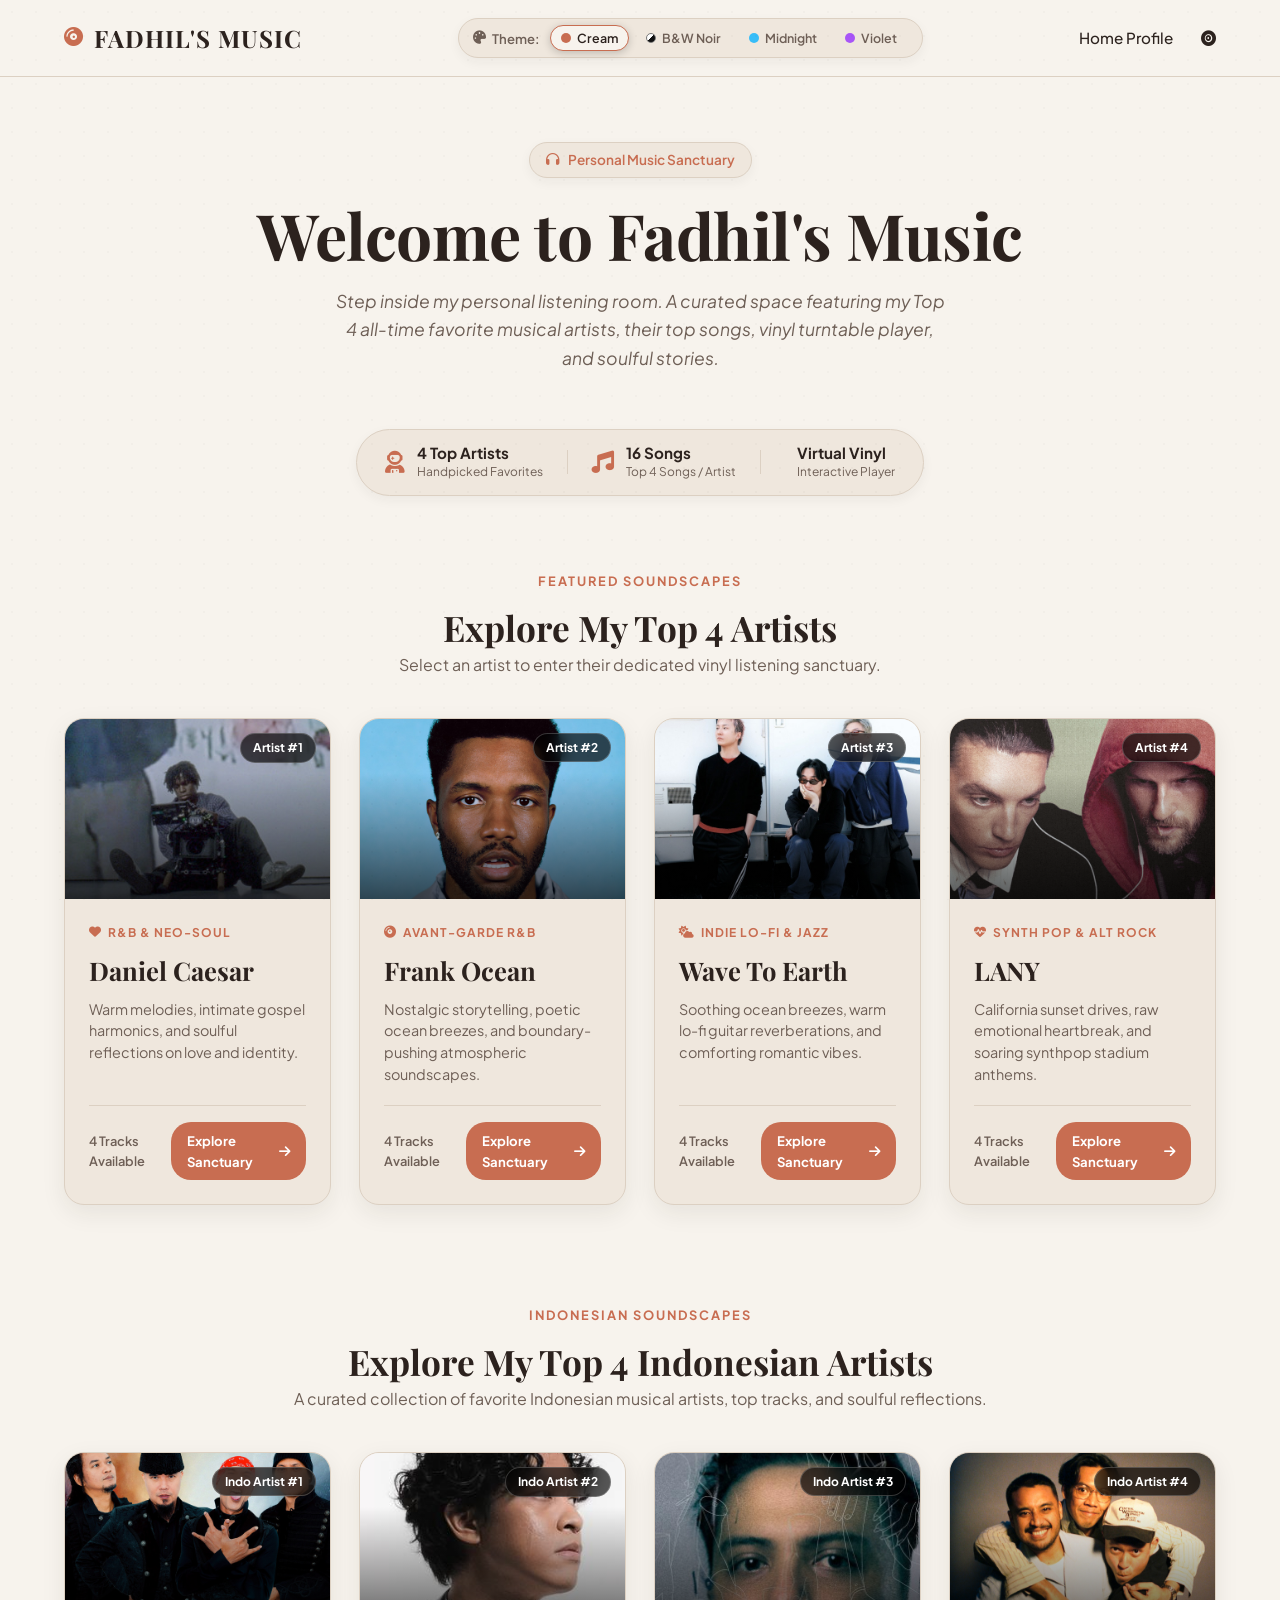
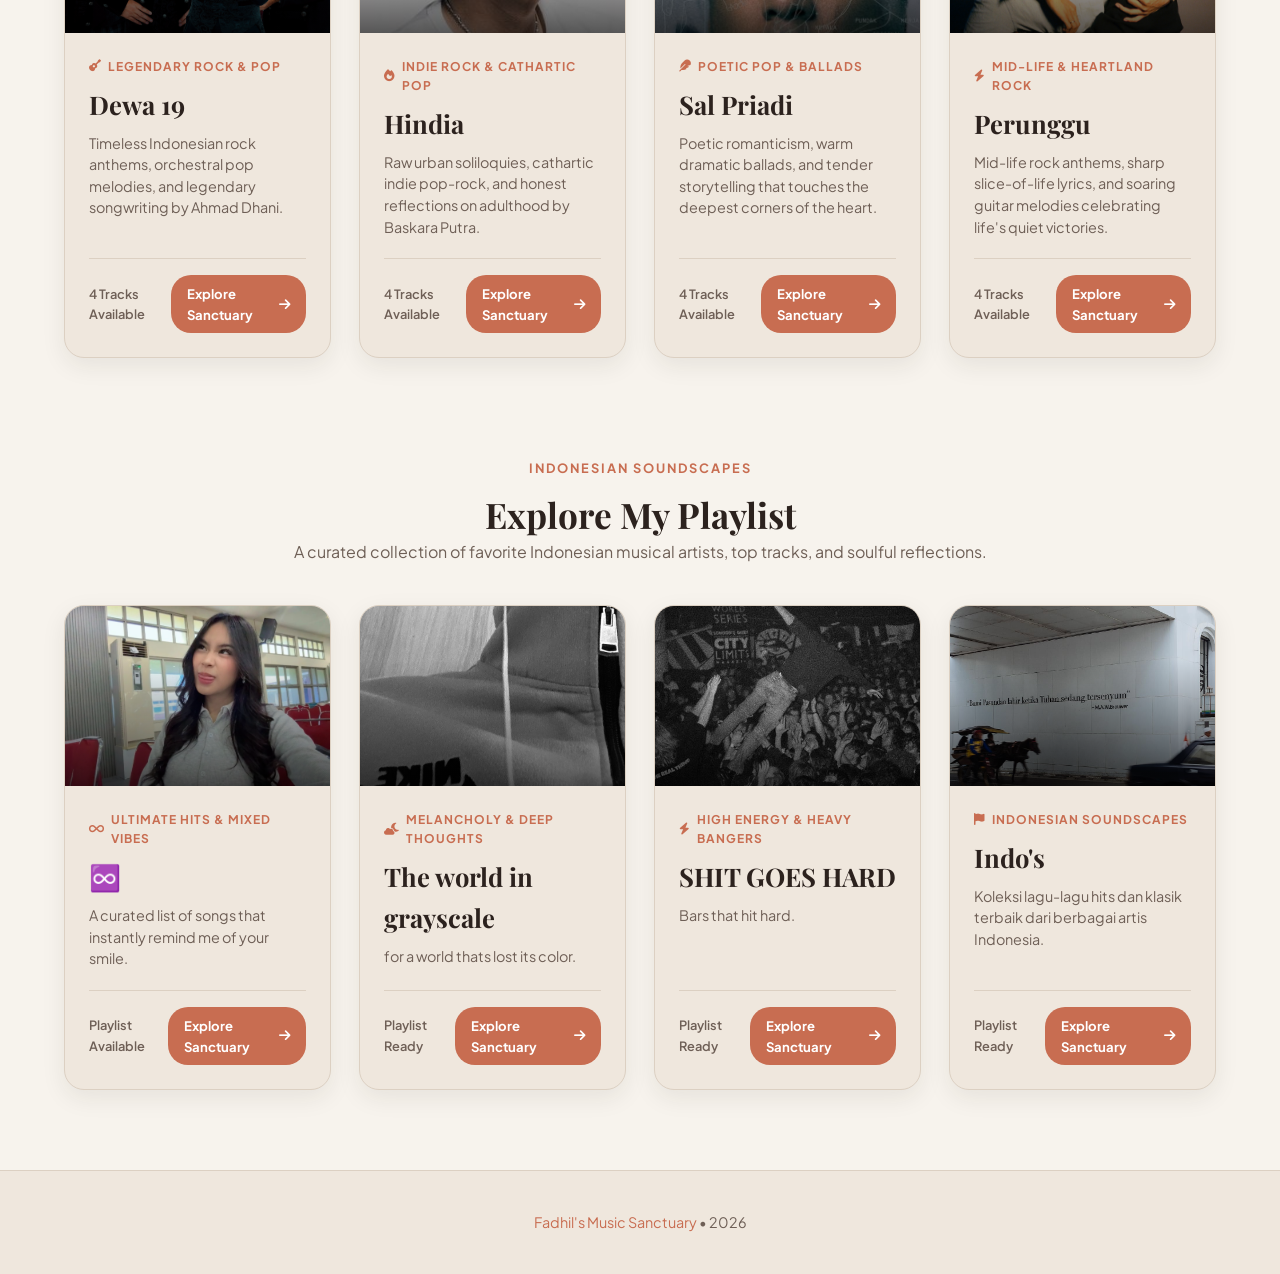
==== index.html @ 184bb5b3 "Update project files and playlists" ====
<!DOCTYPE html>
<html lang="id">
<head>
  <meta charset="UTF-8" />
  <meta name="viewport" content="width=device-width, initial-scale=1.0" />
  <title>Fadhil's Music — Top 4 Favorite Artists Sanctuary</title>
  <meta name="description" content="Welcome to Fadhil's Music sanctuary. Explore Fadhil's Top 4 favorite artists: Daniel Caesar, Frank Ocean, Wave To Earth, and LANY." />

  <!-- Google Fonts -->
  <link rel="preconnect" href="https://fonts.googleapis.com">
  <link rel="preconnect" href="https://fonts.gstatic.com" crossorigin>
  <link href="https://fonts.googleapis.com/css2?family=Caveat:wght@500;700&family=Playfair+Display:ital,wght@0,400;0,600;0,700;1,400&family=Plus+Jakarta+Sans:wght@300;400;500;600;700&display=swap" rel="stylesheet">

  <!-- Font Awesome Icons -->
  <link rel="stylesheet" href="https://cdnjs.cloudflare.com/ajax/libs/font-awesome/6.4.0/css/all.min.css" />

  <!-- External Stylesheet -->
  <link rel="stylesheet" href="styles.css?v=20260923_v1000" />
</head>
<body>

  <!-- GLOBAL NAVIGATION HEADER -->
  <header>
    <div class="container nav-wrapper">
      <a href="index.html" class="logo">
        <i class="fa-solid fa-compact-disc"></i>
        <span>FADHIL'S MUSIC</span>
      </a>

      <!-- INDEX THEME PICKER (Only Active on Index Page) -->
      <div class="theme-switcher-wrap" id="theme-switcher-wrap">
        <span class="theme-switcher-label"><i class="fa-solid fa-palette"></i> Theme:</span>
        <div class="theme-picker-pills">
          <button class="theme-picker-btn active" onclick="setIndexTheme('vintage-cream')" data-theme-val="vintage-cream" title="Vintage Cream">
            <span class="theme-dot dot-cream"></span> Cream
          </button>
          <button class="theme-picker-btn" onclick="setIndexTheme('black-white')" data-theme-val="black-white" title="Black & White Noir">
            <span class="theme-dot dot-bw"></span> B&W Noir
          </button>
          <button class="theme-picker-btn" onclick="setIndexTheme('midnight-dark')" data-theme-val="midnight-dark" title="Midnight Dark">
            <span class="theme-dot dot-dark"></span> Midnight
          </button>
          <button class="theme-picker-btn" onclick="setIndexTheme('neon-violet')" data-theme-val="neon-violet" title="Neon Violet">
            <span class="theme-dot dot-violet"></span> Violet
          </button>
        </div>
      </div>

      <ul class="nav-links">
        <li><a href="index.html" class="nav-item active">Home Profile</a></li>
        <li><a href="pages/lany.html" class="nav-item nav-btn-dc active">
          <i class="fa-solid fa-record-vinyl"></i> 
        </a>
        </li>
      </ul>
    </div>
  </header>

  <!-- MAIN LANDING CONTENT -->
  <main>
    <!-- HERO PROFILE SECTION -->
    <section class="landing-hero-section">
      <div class="container">
        <div class="hero-badge">
          <i class="fa-solid fa-headphones"></i> Personal Music Sanctuary
        </div>
        <h1 class="hero-title">Welcome to Fadhil's Music</h1>
        <p class="hero-subtitle">
          Step inside my personal listening room. A curated space featuring my Top 4 all-time favorite musical artists, their top songs, vinyl turntable player, and soulful stories.
        </p>

        <!-- VIBE STATS BAR -->
        <div class="vibe-stats-bar">
          <div class="vibe-stat-item">
            <i class="fa-solid fa-user-astronaut"></i>
            <div>
              <span class="vibe-stat-val">4 Top Artists</span>
              <span class="vibe-stat-lbl">Handpicked Favorites</span>
            </div>
          </div>
          <div class="vibe-stat-divider"></div>
          <div class="vibe-stat-item">
            <i class="fa-solid fa-music"></i>
            <div>
              <span class="vibe-stat-val">16 Songs</span>
              <span class="vibe-stat-lbl">Top 4 Songs / Artist</span>
            </div>
          </div>
          <div class="vibe-stat-divider"></div>
          <div class="vibe-stat-item">
            <i class="fa-solid fa-turntable"></i>
            <div>
              <span class="vibe-stat-val">Virtual Vinyl</span>
              <span class="vibe-stat-lbl">Interactive Player</span>
            </div>
          </div>
        </div>
      </div>
    </section>

    <!-- TOP 4 ARTISTS GRID SECTION -->
    <section class="artists-grid-section" id="artists">
      <div class="container">
        <div class="section-title-wrap">
          <span class="section-tag">Featured Soundscapes</span>
          <h2 class="section-title">Explore My Top 4 Artists</h2>
          <p class="section-desc">Select an artist to enter their dedicated vinyl listening sanctuary.</p>
        </div>

        <div class="artists-grid">
          <!-- ARTIST CARD 1: DANIEL CAESAR -->
          <a href="pages/daniel-caesar.html" class="artist-card active-card">
            <div class="artist-card-banner" style="background-image: url('assets/images/Daniel%20Caesar.jfif');">
              <span class="artist-badge">Artist #1</span>
              <div class="artist-card-overlay"></div>
            </div>
            <div class="artist-card-body">
              <div class="artist-genre-pill"><i class="fa-solid fa-heart"></i> R&B & Neo-Soul</div>
              <h3 class="artist-name">Daniel Caesar</h3>
              <p class="artist-bio">Warm melodies, intimate gospel harmonics, and soulful reflections on love and identity.</p>
              <div class="artist-card-footer">
                <span class="artist-song-count">4 Tracks Available</span>
                <span class="btn-explore-artist">
                  Explore Sanctuary <i class="fa-solid fa-arrow-right"></i>
                </span>
              </div>
            </div>
          </a>

          <!-- ARTIST CARD 2: FRANK OCEAN -->
          <a href="pages/frank-ocean.html" class="artist-card">
            <div class="artist-card-banner" style="background-image: url('assets/images/Frank%20Ocean.jfif');">
              <span class="artist-badge">Artist #2</span>
              <div class="artist-card-overlay"></div>
            </div>
            <div class="artist-card-body">
              <div class="artist-genre-pill"><i class="fa-solid fa-compact-disc"></i> Avant-Garde R&B</div>
              <h3 class="artist-name">Frank Ocean</h3>
              <p class="artist-bio">Nostalgic storytelling, poetic ocean breezes, and boundary-pushing atmospheric soundscapes.</p>
              <div class="artist-card-footer">
                <span class="artist-song-count">4 Tracks Available</span>
                <span class="btn-explore-artist">
                  Explore Sanctuary <i class="fa-solid fa-arrow-right"></i>
                </span>
              </div>
            </div>
          </a>

          <!-- ARTIST CARD 3: WAVE TO EARTH -->
          <a href="pages/wave-to-earth.html" class="artist-card">
            <div class="artist-card-banner" style="background-image: url('assets/images/Wave To Earth.jfif');">
              <span class="artist-badge">Artist #3</span>
              <div class="artist-card-overlay"></div>
            </div>
            <div class="artist-card-body">
              <div class="artist-genre-pill"><i class="fa-solid fa-cloud-sun"></i> Indie Lo-Fi & Jazz</div>
              <h3 class="artist-name">Wave To Earth</h3>
              <p class="artist-bio">Soothing ocean breezes, warm lo-fi guitar reverberations, and comforting romantic vibes.</p>
              <div class="artist-card-footer">
                <span class="artist-song-count">4 Tracks Available</span>
                <span class="btn-explore-artist">
                  Explore Sanctuary <i class="fa-solid fa-arrow-right"></i>
                </span>
              </div>
            </div>
          </a>

          <!-- ARTIST CARD 4: LANY -->
          <a href="pages/lany.html" class="artist-card">
            <div class="artist-card-banner" style="background-image: url('assets/images/LANY.jfif');">
              <span class="artist-badge">Artist #4</span>
              <div class="artist-card-overlay"></div>
            </div>
            <div class="artist-card-body">
              <div class="artist-genre-pill"><i class="fa-solid fa-heart-pulse"></i> Synth Pop & Alt Rock</div>
              <h3 class="artist-name">LANY</h3>
              <p class="artist-bio">California sunset drives, raw emotional heartbreak, and soaring synthpop stadium anthems.</p>
              <div class="artist-card-footer">
                <span class="artist-song-count">4 Tracks Available</span>
                <span class="btn-explore-artist">
                  Explore Sanctuary <i class="fa-solid fa-arrow-right"></i>
                </span>
              </div>
            </div>
          </a>
        </div>
      </div>
    </section>

    <!-- TOP 4 INDONESIAN ARTISTS GRID SECTION -->
    <section class="artists-grid-section indo-artists-section" id="indo-artists">
      <div class="container">
        <div class="section-title-wrap">
          <span class="section-tag">Indonesian Soundscapes</span>
          <h2 class="section-title">Explore My Top 4 Indonesian Artists</h2>
          <p class="section-desc">A curated collection of favorite Indonesian musical artists, top tracks, and soulful reflections.</p>
        </div>

        <div class="artists-grid">
          <!-- INDO ARTIST 1: DEWA 19 -->
          <a href="pages/dewa-19.html" class="artist-card">
            <div class="artist-card-banner" style="background-image: url('assets/images/Dewa 19.jfif');">
              <span class="artist-badge">Indo Artist #1</span>
              <div class="artist-card-overlay"></div>
            </div>
            <div class="artist-card-body">
              <div class="artist-genre-pill"><i class="fa-solid fa-guitar"></i> Legendary Rock & Pop</div>
              <h3 class="artist-name">Dewa 19</h3>
              <p class="artist-bio">Timeless Indonesian rock anthems, orchestral pop melodies, and legendary songwriting by Ahmad Dhani.</p>
              <div class="artist-card-footer">
                <span class="artist-song-count">4 Tracks Available</span>
                <span class="btn-explore-artist">
                  Explore Sanctuary <i class="fa-solid fa-arrow-right"></i>
                </span>
              </div>
            </div>
          </a>

          <!-- INDO ARTIST 2: HINDIA -->
          <a href="pages/hindia.html" class="artist-card">
            <div class="artist-card-banner" style="background-image: url('assets/images/Hindia.jfif');">
              <span class="artist-badge">Indo Artist #2</span>
              <div class="artist-card-overlay"></div>
            </div>
            <div class="artist-card-body">
              <div class="artist-genre-pill"><i class="fa-solid fa-fire"></i> Indie Rock & Cathartic Pop</div>
              <h3 class="artist-name">Hindia</h3>
              <p class="artist-bio">Raw urban soliloquies, cathartic indie pop-rock, and honest reflections on adulthood by Baskara Putra.</p>
              <div class="artist-card-footer">
                <span class="artist-song-count">4 Tracks Available</span>
                <span class="btn-explore-artist">
                  Explore Sanctuary <i class="fa-solid fa-arrow-right"></i>
                </span>
              </div>
            </div>
          </a>

          <!-- INDO ARTIST 3: SAL PRIADI -->
          <a href="pages/sal-priadi.html" class="artist-card">
            <div class="artist-card-banner" style="background-image: url('assets/images/Sal Priadi.jfif');">
              <span class="artist-badge">Indo Artist #3</span>
              <div class="artist-card-overlay"></div>
            </div>
            <div class="artist-card-body">
              <div class="artist-genre-pill"><i class="fa-solid fa-feather"></i> Poetic Pop & Ballads</div>
              <h3 class="artist-name">Sal Priadi</h3>
              <p class="artist-bio">Poetic romanticism, warm dramatic ballads, and tender storytelling that touches the deepest corners of the heart.</p>
              <div class="artist-card-footer">
                <span class="artist-song-count">4 Tracks Available</span>
                <span class="btn-explore-artist">
                  Explore Sanctuary <i class="fa-solid fa-arrow-right"></i>
                </span>
              </div>
            </div>
          </a>

          <!-- INDO ARTIST 4: PERUNGGU -->
          <a href="pages/perunggu.html" class="artist-card">
            <div class="artist-card-banner" style="background-image: url('assets/images/Perunggu.jfif');">
              <span class="artist-badge">Indo Artist #4</span>
              <div class="artist-card-overlay"></div>
            </div>
            <div class="artist-card-body">
              <div class="artist-genre-pill"><i class="fa-solid fa-bolt"></i> Mid-Life & Heartland Rock</div>
              <h3 class="artist-name">Perunggu</h3>
              <p class="artist-bio">Mid-life rock anthems, sharp slice-of-life lyrics, and soaring guitar melodies celebrating life's quiet victories.</p>
              <div class="artist-card-footer">
                <span class="artist-song-count">4 Tracks Available</span>
                <span class="btn-explore-artist">
                  Explore Sanctuary <i class="fa-solid fa-arrow-right"></i>
                </span>
              </div>
            </div>
          </a>
        </div>
      </div>
    </section>

    <!-- CURATED PLAYLISTS SECTION (MULTI-ARTIST & MULTI-SONG) -->
    <section class="artists-grid-section indo-artists-section" id="indo-artists">
      <div class="container">
        <div class="section-title-wrap">
          <span class="section-tag">Indonesian Soundscapes</span>
          <h2 class="section-title">Explore My Playlist</h2>
          <p class="section-desc">A curated collection of favorite Indonesian musical artists, top tracks, and soulful reflections.</p>
        </div>

        <div class="artists-grid">
          <!-- PLAYLIST 1: ♾️ -->
          <a href="pages/playlist-infinity.html" class="artist-card">
            <div class="artist-card-banner" style="background-image: url('assets/images/infinity.jpg');">
              <div class="artist-card-overlay"></div>
            </div>
            <div class="artist-card-body">
              <div class="artist-genre-pill"><i class="fa-solid fa-infinity"></i> Ultimate Hits & Mixed Vibes</div>
              <h3 class="artist-name">♾️</h3>
              <p class="artist-bio">A curated list of songs that instantly remind me of your smile.</p>
              <div class="artist-card-footer">
                <span class="artist-song-count">Playlist Available</span>
                <span class="btn-explore-artist">
                  Explore Sanctuary <i class="fa-solid fa-arrow-right"></i>
                </span>
              </div>
            </div>
          </a>

          <!-- PLAYLIST 2: THE WORLD IN GRAYSCALE -->
          <a href="pages/playlist-grayscale.html" class="artist-card">
            <div class="artist-card-banner" style="background-image: url('assets/images/grayscale.jfif');">
              <div class="artist-card-overlay"></div>
            </div>
            <div class="artist-card-body">
              <div class="artist-genre-pill"><i class="fa-solid fa-cloud-moon"></i> Melancholy & Deep Thoughts</div>
              <h3 class="artist-name">The world in grayscale</h3>
              <p class="artist-bio">for a world thats lost its color.</p>
              <div class="artist-card-footer">
                <span class="artist-song-count">Playlist Ready</span>
                <span class="btn-explore-artist">
                  Explore Sanctuary <i class="fa-solid fa-arrow-right"></i>
                </span>
              </div>
            </div>
          </a>

          <!-- PLAYLIST 3: SHIT GOES HARD -->
          <a href="pages/playlist-hard.html" class="artist-card">
            <div class="artist-card-banner" style="background-image: url('assets/images/hardd.jpg');">
              <div class="artist-card-overlay"></div>
            </div>
            <div class="artist-card-body">
              <div class="artist-genre-pill"><i class="fa-solid fa-bolt"></i> High Energy & Heavy Bangers</div>
              <h3 class="artist-name">SHIT GOES HARD</h3>
              <p class="artist-bio">Bars that hit hard.</p>
              <div class="artist-card-footer">
                <span class="artist-song-count">Playlist Ready</span>
                <span class="btn-explore-artist">
                  Explore Sanctuary <i class="fa-solid fa-arrow-right"></i>
                </span>
              </div>
            </div>
          </a>

          <!-- PLAYLIST 4: INDO'S -->
          <a href="pages/playlist-indos.html" class="artist-card">
            <div class="artist-card-banner" style="background-image: url('assets/images/indo.jfif');">
              <div class="artist-card-overlay"></div>
            </div>
            <div class="artist-card-body">
              <div class="artist-genre-pill"><i class="fa-solid fa-flag"></i> Indonesian Soundscapes</div>
              <h3 class="artist-name">Indo's</h3>
              <p class="artist-bio">Koleksi lagu-lagu hits dan klasik terbaik dari berbagai artis Indonesia.</p>
              <div class="artist-card-footer">
                <span class="artist-song-count">Playlist Ready</span>
                <span class="btn-explore-artist">
                  Explore Sanctuary <i class="fa-solid fa-arrow-right"></i>
                </span>
              </div>
            </div>
          </a>
        </div>
      </div>
    </section>

  </main>

  <!-- FOOTER -->
  <footer>
    <div class="container">
      <p><span>Fadhil's Music Sanctuary</span> &bull; 2026</p>
    </div>
  </footer>

  <!-- External JavaScript -->
  <script src="script.js?v=20260923_v1000"></script>
</body>
</html>
---- styles.css ----
/* ==========================================================================
   DANIEL CAESAR WEBSITE — STYLESHEET (EARTH TONE & RETRO VIBES)
   ========================================================================== */

/* ==========================================================================
   DESIGN SYSTEM & CSS VARIABLES (EARTH TONE & MOOD PALETTES)
   ========================================================================== */
:root {
  /* Default Theme: Chill Afternoon (Warm Linen & Sand) */
  --bg-main: #f7f3ed;
  --bg-card: #efe7dd;
  --bg-card-hover: #e6dbcd;
  --text-main: #2c221e;
  --text-muted: #6e5f56;
  --accent: #c86d51; /* Terracotta */
  --accent-light: #e89b82;
  --accent-glow: rgba(200, 109, 81, 0.25);
  --border-color: #dcd0c2;
  --turntable-wood: #4a3528;
  --turntable-wood-light: #644938;
  --turntable-metal: #282422;
  --sticky-bg: #fff8e7;
  --shadow-sm: 0 4px 12px rgba(44, 34, 30, 0.05);
  --shadow-md: 0 8px 24px rgba(44, 34, 30, 0.08);
  --shadow-lg: 0 16px 36px rgba(44, 34, 30, 0.12);
  --font-title: 'Playfair Display', serif;
  --font-body: 'Plus Jakarta Sans', sans-serif;
  --font-hand: 'Caveat', cursive;
  --transition-speed: 0.4s;
}

/* ==========================================================================
   COVER ARTWORK THEMES (BERDASARKAN WARNA COVER TIAP LAGU)
   ========================================================================== */

/* 1. Won't Live Here — Warm Cream & Terracotta */
[data-theme="wont-live-here"] {
  --bg-main: #f9ede8;
  --bg-card: #f2dbd3;
  --bg-card-hover: #e9cbbf;
  --text-main: #2c221e;
  --text-muted: #6e5f56;
  --accent: #c86d51; /* Warm Terracotta */
  --accent-light: #e89b82;
  --accent-glow: rgba(200, 109, 81, 0.25);
  --border-color: #e5bfb5;
  --turntable-wood: #4a3528;
  --turntable-wood-light: #644938;
  --turntable-metal: #282422;
  --sticky-bg: #fff0f3;
}

/* 2. Baby Blues — Merah Maroon / Crimson Red */
[data-theme="baby-blues"] {
  --bg-main: #1a0909;
  --bg-card: #2a1010;
  --bg-card-hover: #3b1616;
  --text-main: #fde8e8;
  --text-muted: #c48888;
  --accent: #e63946; /* Crimson Red Accent */
  --accent-light: #ff6b6b;
  --accent-glow: rgba(230, 57, 70, 0.35);
  --border-color: #4a1818;
  --turntable-wood: #380c0c;
  --turntable-wood-light: #501414;
  --turntable-metal: #180404;
  --sticky-bg: #2a1010;
}

/* 3. Please Do Not Lean — Biru Tua / Deep Dark Navy Blue */
[data-theme="please-do-not-lean"] {
  --bg-main: #0b1326;
  --bg-card: #13203e;
  --bg-card-hover: #1c2d54;
  --text-main: #e0f2fe;
  --text-muted: #82a4d4;
  --accent: #2563eb; /* Deep Navy Blue Accent */
  --accent-light: #60a5fa;
  --accent-glow: rgba(37, 99, 235, 0.35);
  --border-color: #1e3a8a;
  --turntable-wood: #0c1836;
  --turntable-wood-light: #162a5c;
  --turntable-metal: #050a18;
  --sticky-bg: #13203e;
}

/* 4. TOO DEEP TO TURN BACK — Dusk Steel Blue & Charcoal Silhouette (Berdasarkan Cover Image) */
[data-theme="too-deep"] {
  --bg-main: #121921; /* Dark Graphite Charcoal */
  --bg-card: #1c2633; /* Deep Steel Blue Card */
  --bg-card-hover: #273446;
  --text-main: #e2e8f0;
  --text-muted: #8ea3b8;
  --accent: #38bdf8; /* Steel Sky Accent */
  --accent-light: #7dd3fc;
  --accent-glow: rgba(56, 189, 248, 0.3);
  --border-color: #2c3c52;
  --turntable-wood: #141c28;
  --turntable-wood-light: #202d40;
  --turntable-metal: #0a0f16;
  --sticky-bg: #1c2633;
}

/* ==========================================================================
   FRANK OCEAN THEMES
   ========================================================================== */
[data-theme="fo-ivy"] {
  --bg-main: #f5f3e7;
  --bg-card: #e5e2cb;
  --bg-card-hover: #d7d3b5;
  --text-main: #1f271b;
  --text-muted: #56644f;
  --accent: #557a46; /* Blonde Lime Green */
  --accent-light: #7a9d68;
  --accent-glow: rgba(85, 122, 70, 0.25);
  --border-color: #cac5a6;
  --turntable-wood: #2d3627;
  --turntable-wood-light: #424d3a;
  --turntable-metal: #151b11;
  --sticky-bg: #e5e2cb;
}

[data-theme="fo-white-ferrari"] {
  --bg-main: #111713; /* Deep Vintage Pine Green Night Sky */
  --bg-card: #1b241d;
  --bg-card-hover: #263329;
  --text-main: #f5f6f0; /* Crisp White Ferrari Body */
  --text-muted: #9bb399; /* Soft Muted Sage Green */
  --accent: #e84a35; /* Florida License Plate / Ferrari Red-Orange Accent */
  --accent-light: #f26e5b;
  --accent-glow: rgba(232, 74, 53, 0.4);
  --border-color: #2b3a2e;
  --turntable-wood: #0b100c;
  --turntable-wood-light: #18221a;
  --turntable-metal: #050806;
  --sticky-bg: #1b241d;
}

[data-theme="fo-moon-river"] {
  --bg-main: #2b0b18;
  --bg-card: #3d0c20;
  --bg-card-hover: #4e112a;
  --text-main: #fce7f0;
  --text-muted: #e59bb8;
  --accent: #e62e6b; /* Crimson Red Accent */
  --accent-light: #f05387;
  --accent-glow: rgba(230, 46, 107, 0.35);
  --border-color: #5c1431;
  --turntable-wood: #1a050d;
  --turntable-wood-light: #2d0a17;
  --turntable-metal: #0d0206;
  --sticky-bg: #3d0c20;
}

[data-theme="fo-pink-matter"] {
  --bg-main: #ff6b00; /* Bright Iconic Channel Orange as Primary Page Background! */
  --bg-card: #e65c00;
  --bg-card-hover: #cc5200;
  --text-main: #ffffff;
  --text-muted: #ffe2d1;
  --accent: #111111; /* Sleek Deep Black Accent */
  --accent-light: #2c2c2c;
  --accent-glow: rgba(0, 0, 0, 0.35);
  --border-color: #ff8533;
  --turntable-wood: #281204;
  --turntable-wood-light: #3d1c07;
  --turntable-metal: #120601;
  --sticky-bg: #e65c00;
}

/* ==========================================================================
   WAVE TO EARTH THEMES
   ========================================================================== */
[data-theme="wte-love"] {
  --bg-main: #f4f3ed; /* Vintage Off-White Paper Texture */
  --bg-card: #e6dfd3;
  --bg-card-hover: #d8cebf;
  --text-main: #23272e;
  --text-muted: #6b6357;
  --accent: #d97736; /* Warm Lo-Fi Clay Coral */
  --accent-light: #e8955c;
  --accent-glow: rgba(217, 119, 54, 0.25);
  --border-color: #cebeaa;
  --turntable-wood: #3a3229;
  --turntable-wood-light: #52473b;
  --turntable-metal: #1d1813;
  --sticky-bg: #e6dfd3;
}

[data-theme="wte-seasons"] {
  --bg-main: #f0f7ff; /* Fresh Cyan Ice Sky */
  --bg-card: #dbeafe;
  --bg-card-hover: #bfdbfe;
  --text-main: #0f172a;
  --text-muted: #475569;
  --accent: #0284c7; /* Electric Cyan Blue Ink from Summer Flows 0.02 cover! */
  --accent-light: #38bdf8;
  --accent-glow: rgba(2, 132, 199, 0.3);
  --border-color: #93c5fd;
  --turntable-wood: #1e293b;
  --turntable-wood-light: #334155;
  --turntable-metal: #0f172a;
  --sticky-bg: #dbeafe;
}

/* ==========================================================================
   STATIC PLAYLIST THEMES (Khusus Halaman Playlist tidak berubah warna per lagu)
   ========================================================================== */

/* Playlist ♾️ — Soft Pastel Pink, Blue, & Yellow Theme */
[data-theme="playlist-infinity"],
body[data-artist="playlist-infinity"] {
  --bg-main: #fdf5f8;
  --bg-card: #f5eef8;
  --bg-card-hover: #fff9e6;
  --text-main: #2e2038;
  --text-muted: #7b688c;
  --accent: #f06292; /* Pastel Pink */
  --accent-light: #64b5f6; /* Pastel Blue */
  --accent-yellow: #ffd54f; /* Pastel Yellow */
  --accent-glow: rgba(240, 98, 146, 0.25);
  --border-color: #f3d4e8;
  --sticky-bg: #faeaf4;
}

[data-artist="playlist-infinity"] .hero-badge {
  background: linear-gradient(135deg, #f8bbd0, #e1f5fe, #fff9c4);
  color: #ad1457;
  border: 1px solid #f48fb1;
  font-weight: 700;
  box-shadow: 0 4px 14px rgba(240, 98, 146, 0.15);
}

[data-artist="playlist-infinity"] .hero-title .gradient-text {
  background: linear-gradient(135deg, #ec407a 0%, #42a5f5 50%, #fbc02d 100%);
  -webkit-background-clip: text;
  -webkit-text-fill-color: transparent;
}

.hero-emoji {
  display: inline-block;
  -webkit-text-fill-color: initial !important;
  color: initial;
}

[data-artist="playlist-infinity"] .playlist-row:hover {
  background: linear-gradient(90deg, rgba(248, 187, 208, 0.3), rgba(225, 245, 254, 0.3), rgba(255, 249, 196, 0.3));
}

[data-artist="playlist-infinity"] .playlist-row.selected,
[data-artist="playlist-infinity"] .playlist-row.playing {
  border-left: 4px solid #f06292;
}

[data-artist="playlist-infinity"] .playlist-row.selected {
  background: linear-gradient(90deg, rgba(248, 187, 208, 0.45), rgba(225, 245, 254, 0.45), rgba(255, 249, 196, 0.45));
}

[data-artist="playlist-infinity"] .playlist-row.playing {
  background: linear-gradient(90deg, rgba(240, 98, 146, 0.3), rgba(100, 181, 246, 0.3), rgba(255, 213, 79, 0.3));
}

/* Grayscale Playlist Theme */
[data-theme="playlist-grayscale"],
body[data-artist="playlist-grayscale"] {
  --bg-main: #141416;
  --bg-card: #202024;
  --bg-card-hover: #2c2c33;
  --text-main: #f4f4f5;
  --text-muted: #a1a1aa;
  --accent: #d4d4d8;
  --accent-light: #e4e4e7;
  --accent-glow: rgba(212, 212, 216, 0.2);
  --border-color: #3f3f46;
  --sticky-bg: #18181b;
}

/* HARD Playlist Theme */
[data-theme="playlist-hard"],
body[data-artist="playlist-hard"] {
  --bg-main: #0d0d12;
  --bg-card: #181822;
  --bg-card-hover: #222232;
  --text-main: #f8fafc;
  --text-muted: #94a3b8;
  --accent: #ff2a5f;
  --accent-light: #ff6b8b;
  --accent-glow: rgba(255, 42, 95, 0.3);
  --border-color: #2e2e42;
  --sticky-bg: #12121a;
}

/* Indo's Playlist Theme */
[data-theme="playlist-indos"],
body[data-artist="playlist-indos"] {
  --bg-main: #1c0e0e;
  --bg-card: #2d1818;
  --bg-card-hover: #3d2222;
  --text-main: #fef2f2;
  --text-muted: #fca5a5;
  --accent: #ef4444;
  --accent-light: #f87171;
  --accent-glow: rgba(239, 68, 68, 0.3);
  --border-color: #451a1a;
  --sticky-bg: #241212;
}

[data-theme="wte-daisy"],
[data-theme="wte-calla"] {
  --bg-main: #f8fafc; /* Crisp Periwinkle Slate */
  --bg-card: #e2e8f0;
  --bg-card-hover: #cbd5e1;
  --text-main: #1e293b;
  --text-muted: #64748b;
  --accent: #e11d48; /* Iconic Poppy Red Calla Title Lettering from Calla cover! */
  --accent-light: #f43f5e;
  --accent-glow: rgba(225, 29, 72, 0.3);
  --border-color: #94a3b8;
  --turntable-wood: #2a2024;
  --turntable-wood-light: #423239;
  --turntable-metal: #140d10;
  --sticky-bg: #e2e8f0;
}

[data-theme="wte-light"] {
  --bg-main: #0f172a; /* Deep Royal Night Navy */
  --bg-card: #1e293b;
  --bg-card-hover: #334155;
  --text-main: #f8fafc;
  --text-muted: #94a3b8;
  --accent: #3b82f6; /* Prismatic Cobalt Light Beam from Light cover! */
  --accent-light: #60a5fa;
  --accent-glow: rgba(59, 130, 246, 0.35);
  --border-color: #334155;
  --turntable-wood: #020617;
  --turntable-wood-light: #1e293b;
  --turntable-metal: #0f172a;
  --sticky-bg: #1e293b;
}

/* ==========================================================================
   LANY THEMES
   ========================================================================== */
[data-theme="lany-soft"] {
  --bg-main: #f0f6ff; /* Soft Cerulean Sky from Soft cover! */
  --bg-card: #dbeafe;
  --bg-card-hover: #bfdbfe;
  --text-main: #0f172a;
  --text-muted: #3b82f6;
  --accent: #2563eb; /* Vibrant Sky Cerulean Blue */
  --accent-light: #60a5fa;
  --accent-glow: rgba(37, 99, 235, 0.3);
  --border-color: #93c5fd;
  --turntable-wood: #1e293b;
  --turntable-wood-light: #334155;
  --turntable-metal: #0f172a;
  --sticky-bg: #dbeafe;
}

[data-theme="lany-you"] {
  --bg-main: #240816; /* Twilight Dusk Sky from mama's boy cover! */
  --bg-card: #3b0e23;
  --bg-card-hover: #521532;
  --text-main: #fff0f5;
  --text-muted: #f472b6;
  --accent: #ff2a5f; /* Glowing Neon Red Cowboy Sign */
  --accent-light: #22c55e; /* Electric Neon Green MAMA'S BOY accent */
  --accent-glow: rgba(255, 42, 95, 0.4);
  --border-color: #631739;
  --turntable-wood: #1d0511;
  --turntable-wood-light: #300c1e;
  --turntable-metal: #0a0105;
  --sticky-bg: #3b0e23;
}

[data-theme="lany-cause"] {
  --bg-main: #09090b; /* Pitch Black from a beautiful blur cover! */
  --bg-card: #18181b;
  --bg-card-hover: #27272a;
  --text-main: #fafafa;
  --text-muted: #a1a1aa;
  --accent: #3b82f6; /* Electric Cobalt Blue Circle */
  --accent-light: #60a5fa;
  --accent-glow: rgba(59, 130, 246, 0.35);
  --border-color: #27272a;
  --turntable-wood: #000000;
  --turntable-wood-light: #18181b;
  --turntable-metal: #09090b;
  --sticky-bg: #18181b;
}

[data-theme="lany-malibu"] {
  --bg-main: #260314; /* Iconic Hot Magenta-Pink Dusk Beach from Malibu Nights cover! */
  --bg-card: #3d0722;
  --bg-card-hover: #540c31;
  --text-main: #fde8f4;
  --text-muted: #f472b6;
  --accent: #ec4899; /* Vibrant Hot Pink Sunset Glow */
  --accent-light: #f472b6;
  --accent-glow: rgba(236, 72, 153, 0.4);
  --border-color: #630f3b;
  --turntable-wood: #1f0210;
  --turntable-wood-light: #33051b;
  --turntable-metal: #0d0006;
  --sticky-bg: #3d0722;
}

/* ==========================================================================
   DEWA 19 THEMES (EXTRACTED FROM EXACT ALBUM ARTWORK)
   ========================================================================== */
[data-theme="dewa-aku-milikmu"] {
  --bg-main: #1f1730;
  --bg-card: #2e2347;
  --bg-card-hover: #3d305d;
  --text-main: #f5f0ff;
  --text-muted: #b8a6d9;
  --accent: #fc261b;
  --accent-light: #ff6058;
  --accent-glow: rgba(252, 38, 27, 0.4);
  --border-color: #4a3870;
  --turntable-wood: #140e20;
  --turntable-wood-light: #221836;
  --turntable-metal: #0a0612;
  --sticky-bg: #2e2347;
}

[data-theme="dewa-kangen"] {
  --bg-main: #240503;
  --bg-card: #3b0905;
  --bg-card-hover: #540d07;
  --text-main: #fde8e6;
  --text-muted: #e68b83;
  --accent: #f31904;
  --accent-light: #ff4d3d;
  --accent-glow: rgba(243, 25, 4, 0.4);
  --border-color: #610f09;
  --turntable-wood: #170302;
  --turntable-wood-light: #2b0604;
  --turntable-metal: #0d0101;
  --sticky-bg: #3b0905;
}

[data-theme="dewa-roman-picisan"] {
  --bg-main: #1c1727;
  --bg-card: #2b243b;
  --bg-card-hover: #3b3252;
  --text-main: #f4efff;
  --text-muted: #b4a7d6;
  --accent: #ee3e0f;
  --accent-light: #f76843;
  --accent-glow: rgba(238, 62, 15, 0.4);
  --border-color: #453a5c;
  --turntable-wood: #110e1a;
  --turntable-wood-light: #201a2e;
  --turntable-metal: #08060d;
  --sticky-bg: #2b243b;
}

[data-theme="dewa-mistikus-cinta"] {
  --bg-main: #2b1f07;
  --bg-card: #42300b;
  --bg-card-hover: #59410f;
  --text-main: #fff8e6;
  --text-muted: #d6b772;
  --accent: #cf961f;
  --accent-light: #fde700;
  --accent-glow: rgba(207, 150, 31, 0.4);
  --border-color: #6b4e12;
  --turntable-wood: #1c1404;
  --turntable-wood-light: #2e2107;
  --turntable-metal: #0e0a02;
  --sticky-bg: #42300b;
}

/* ==========================================================================
   HINDIA THEMES (EXTRACTED FROM EXACT ALBUM ARTWORK)
   ========================================================================== */
[data-theme="hindia-membasuh"] {
  --bg-main: #17100e;
  --bg-card: #261b18;
  --bg-card-hover: #382723;
  --text-main: #fcf4f2;
  --text-muted: #c7a79e;
  --accent: #f27813;
  --accent-light: #f69845;
  --accent-glow: rgba(242, 120, 19, 0.4);
  --border-color: #4a342e;
  --turntable-wood: #0f0a09;
  --turntable-wood-light: #1c1210;
  --turntable-metal: #070404;
  --sticky-bg: #261b18;
}

[data-theme="hindia-kita-ke-sana"] {
  --bg-main: #181d24;
  --bg-card: #252e39;
  --bg-card-hover: #333f4e;
  --text-main: #f0f6fc;
  --text-muted: #8ca3be;
  --accent: #5ca2d5;
  --accent-light: #8ec3e6;
  --accent-glow: rgba(92, 162, 213, 0.4);
  --border-color: #3b4b5e;
  --turntable-wood: #0f1318;
  --turntable-wood-light: #1b222b;
  --turntable-metal: #07090c;
  --sticky-bg: #252e39;
}

[data-theme="hindia-semua-lagu"] {
  --bg-main: #141414;
  --bg-card: #242424;
  --bg-card-hover: #333333;
  --text-main: #f4f4f4;
  --text-muted: #a3a3a3;
  --accent: #e05a47;
  --accent-light: #e88273;
  --accent-glow: rgba(224, 90, 71, 0.4);
  --border-color: #3f3f3f;
  --turntable-wood: #0d0d0d;
  --turntable-wood-light: #1a1a1a;
  --turntable-metal: #050505;
  --sticky-bg: #242424;
}

[data-theme="hindia-rumah-ke-rumah"] {
  --bg-main: #1f170d;
  --bg-card: #332717;
  --bg-card-hover: #473620;
  --text-main: #fdf7ee;
  --text-muted: #cca97e;
  --accent: #98631d;
  --accent-light: #c4832c;
  --accent-glow: rgba(152, 99, 29, 0.4);
  --border-color: #574125;
  --turntable-wood: #140e08;
  --turntable-wood-light: #241a0e;
  --turntable-metal: #080503;
  --sticky-bg: #332717;
}

/* ==========================================================================
   SAL PRIADI THEMES (EXTRACTED FROM EXACT ALBUM ARTWORK)
   ========================================================================== */
[data-theme="sal-kita-usahakan"] {
  --bg-main: #2b1a0e;
  --bg-card: #452a17;
  --bg-card-hover: #5e3a20;
  --text-main: #fdf5ef;
  --text-muted: #d9ab8b;
  --accent: #cf7624;
  --accent-light: #e0944e;
  --accent-glow: rgba(207, 118, 36, 0.4);
  --border-color: #6e4325;
  --turntable-wood: #1b1009;
  --turntable-wood-light: #301d10;
  --turntable-metal: #0d0804;
  --sticky-bg: #452a17;
}

[data-theme="sal-id-like-to-watch"] {
  --bg-main: #241913;
  --bg-card: #38271e;
  --bg-card-hover: #4c3629;
  --text-main: #fcf5f0;
  --text-muted: #cba793;
  --accent: #ea960f;
  --accent-light: #f0ae43;
  --accent-glow: rgba(234, 150, 15, 0.4);
  --border-color: #593f30;
  --turntable-wood: #17100c;
  --turntable-wood-light: #291c15;
  --turntable-metal: #0b0705;
  --sticky-bg: #38271e;
}

[data-theme="sal-amin-paling-serius"] {
  --bg-main: #290e04;
  --bg-card: #421808;
  --bg-card-hover: #5c220c;
  --text-main: #fdeee8;
  --text-muted: #e69c81;
  --accent: #dc6101;
  --accent-light: #ed8431;
  --accent-glow: rgba(220, 97, 1, 0.4);
  --border-color: #6c290e;
  --turntable-wood: #1a0902;
  --turntable-wood-light: #2e1105;
  --turntable-metal: #0d0401;
  --sticky-bg: #421808;
}

[data-theme="sal-ada-titik"] {
  --bg-main: #141624;
  --bg-card: #202338;
  --bg-card-hover: #2d314f;
  --text-main: #f2f4ff;
  --text-muted: #9ba4d9;
  --accent: #7783cb;
  --accent-light: #9ea8e0;
  --accent-glow: rgba(119, 131, 203, 0.4);
  --border-color: #383d63;
  --turntable-wood: #0d0e17;
  --turntable-wood-light: #18192b;
  --turntable-metal: #06070a;
  --sticky-bg: #202338;
}

/* ==========================================================================
   PERUNGGU THEMES (EXTRACTED FROM EXACT ALBUM ARTWORK)
   ========================================================================== */
[data-theme="perunggu-33x"] {
  --bg-main: #21120a;
  --bg-card: #361d10;
  --bg-card-hover: #4c2917;
  --text-main: #fdf3ed;
  --text-muted: #d4a080;
  --accent: #c16719;
  --accent-light: #d88944;
  --accent-glow: rgba(193, 103, 25, 0.4);
  --border-color: #593019;
  --turntable-wood: #140b06;
  --turntable-wood-light: #26150b;
  --turntable-metal: #0a0503;
  --sticky-bg: #361d10;
}

[data-theme="perunggu-ini-abadi"] {
  --bg-main: #141313;
  --bg-card: #242222;
  --bg-card-hover: #363333;
  --text-main: #fcf5f6;
  --text-muted: #d1a5aa;
  --accent: #ff8c90;
  --accent-light: #ffaab0;
  --accent-glow: rgba(255, 140, 144, 0.4);
  --border-color: #453e3f;
  --turntable-wood: #0d0c0c;
  --turntable-wood-light: #191818;
  --turntable-metal: #050505;
  --sticky-bg: #242222;
}

[data-theme="perunggu-gemilang"] {
  --bg-main: #1c1b1a;
  --bg-card: #2e2c2a;
  --bg-card-hover: #403e3a;
  --text-main: #faf6f0;
  --text-muted: #cca77e;
  --accent: #e68e2d;
  --accent-light: #efaa5c;
  --accent-glow: rgba(230, 142, 45, 0.4);
  --border-color: #4c4844;
  --turntable-wood: #121110;
  --turntable-wood-light: #21201e;
  --turntable-metal: #080807;
  --sticky-bg: #2e2c2a;
}

[data-theme="perunggu-pastikan-riuh"] {
  --bg-main: #241e18;
  --bg-card: #383027;
  --bg-card-hover: #4c4135;
  --text-main: #fbf6f0;
  --text-muted: #d6af92;
  --accent: #e77421;
  --accent-light: #ef9550;
  --accent-glow: rgba(231, 116, 33, 0.4);
  --border-color: #574739;
  --turntable-wood: #17130f;
  --turntable-wood-light: #29221b;
  --turntable-metal: #0a0806;
  --sticky-bg: #383027;
}

/* ==========================================================================
   INDEX HOMEPAGE CUSTOMIZABLE THEMES (ONLY APPLIES ON INDEX PAGE)
   ========================================================================== */
body[data-index-theme="black-white"],
html[data-index-theme="black-white"] {
  background-color: #0c0c0d !important;
  color: #ffffff !important;
  --bg-main: #0c0c0d !important;
  --bg-card: #18181a !important;
  --bg-card-hover: #262629 !important;
  --text-main: #ffffff !important;
  --text-muted: #a1a1aa !important;
  --accent: #ffffff !important;
  --accent-light: #e4e4e7 !important;
  --accent-glow: rgba(255, 255, 255, 0.25) !important;
  --border-color: #27272a !important;
  --sticky-bg: #18181a !important;
}
body[data-index-theme="black-white"] header {
  background-color: #0c0c0d !important;
  border-bottom-color: #27272a !important;
}
body[data-index-theme="black-white"] .artist-card {
  background-color: #18181a !important;
  border-color: #27272a !important;
  color: #ffffff !important;
}
body[data-index-theme="black-white"] .artist-card-banner {
  filter: grayscale(100%) contrast(115%) !important;
}
body[data-index-theme="black-white"] .vibe-stats-bar,
body[data-index-theme="black-white"] .hero-badge,
body[data-index-theme="black-white"] .theme-switcher-wrap {
  background-color: #18181a !important;
  border-color: #27272a !important;
  color: #ffffff !important;
}
body[data-index-theme="black-white"] .btn-explore-artist {
  background-color: #000000 !important;
  color: #ffffff !important;
  border: 1px solid #ffffff !important;
}
body[data-index-theme="black-white"] .btn-explore-artist:hover {
  background-color: #ffffff !important;
  color: #000000 !important;
  box-shadow: 0 4px 14px rgba(255, 255, 255, 0.4) !important;
}
body[data-index-theme="black-white"] .theme-picker-btn.active {
  background-color: #000000 !important;
  color: #ffffff !important;
  border-color: #ffffff !important;
}

body[data-index-theme="vintage-cream"],
html[data-index-theme="vintage-cream"] {
  background-color: #f7f3eb !important;
  color: #2b221a !important;
  --bg-main: #f7f3eb !important;
  --bg-card: #ebdccb !important;
  --bg-card-hover: #dfcebb !important;
  --text-main: #2b221a !important;
  --text-muted: #6b5c4f !important;
  --accent: #c86d51 !important;
  --accent-light: #e08b71 !important;
  --accent-glow: rgba(200, 109, 81, 0.25) !important;
  --border-color: #d8c4b0 !important;
  --sticky-bg: #ebdccb !important;
}
body[data-index-theme="vintage-cream"] header {
  background-color: #f7f3eb !important;
  border-bottom-color: #d8c4b0 !important;
}
body[data-index-theme="vintage-cream"] .artist-card,
body[data-index-theme="vintage-cream"] .vibe-stats-bar,
body[data-index-theme="vintage-cream"] .hero-badge,
body[data-index-theme="vintage-cream"] .theme-switcher-wrap {
  background-color: #ebdccb !important;
  border-color: #d8c4b0 !important;
  color: #2b221a !important;
}

body[data-index-theme="midnight-dark"],
html[data-index-theme="midnight-dark"] {
  background-color: #0b0f19 !important;
  color: #f1f5f9 !important;
  --bg-main: #0b0f19 !important;
  --bg-card: #131c2e !important;
  --bg-card-hover: #1d2b45 !important;
  --text-main: #f1f5f9 !important;
  --text-muted: #94a3b8 !important;
  --accent: #38bdf8 !important;
  --accent-light: #7dd3fc !important;
  --accent-glow: rgba(56, 189, 248, 0.3) !important;
  --border-color: #1e293b !important;
  --sticky-bg: #131c2e !important;
}
body[data-index-theme="midnight-dark"] header {
  background-color: #0b0f19 !important;
  border-bottom-color: #1e293b !important;
}
body[data-index-theme="midnight-dark"] .artist-card,
body[data-index-theme="midnight-dark"] .vibe-stats-bar,
body[data-index-theme="midnight-dark"] .hero-badge,
body[data-index-theme="midnight-dark"] .theme-switcher-wrap {
  background-color: #131c2e !important;
  border-color: #1e293b !important;
  color: #f1f5f9 !important;
}

body[data-index-theme="neon-violet"],
html[data-index-theme="neon-violet"] {
  background-color: #12091c !important;
  color: #f5f0fd !important;
  --bg-main: #12091c !important;
  --bg-card: #201133 !important;
  --bg-card-hover: #301a4d !important;
  --text-main: #f5f0fd !important;
  --text-muted: #b794f4 !important;
  --accent: #a855f7 !important;
  --accent-light: #c084fc !important;
  --accent-glow: rgba(168, 85, 247, 0.35) !important;
  --border-color: #3b1d66 !important;
  --sticky-bg: #201133 !important;
}
body[data-index-theme="neon-violet"] header {
  background-color: #12091c !important;
  border-bottom-color: #3b1d66 !important;
}
body[data-index-theme="neon-violet"] .artist-card,
body[data-index-theme="neon-violet"] .vibe-stats-bar,
body[data-index-theme="neon-violet"] .hero-badge,
body[data-index-theme="neon-violet"] .theme-switcher-wrap {
  background-color: #201133 !important;
  border-color: #3b1d66 !important;
  color: #f5f0fd !important;
}

/* Theme Switcher Widget Styling */
.theme-switcher-wrap {
  display: flex;
  align-items: center;
  gap: 10px;
  background: var(--bg-card);
  padding: 6px 14px;
  border-radius: 50px;
  border: 1px solid var(--border-color);
  box-shadow: var(--shadow-sm);
  transition: all var(--transition-speed);
}

.theme-switcher-label {
  font-size: 0.82rem;
  font-weight: 600;
  color: var(--text-muted);
  display: flex;
  align-items: center;
  gap: 6px;
}

.theme-picker-pills {
  display: flex;
  gap: 6px;
}

.theme-picker-btn {
  font-size: 0.78rem;
  font-weight: 600;
  padding: 4px 10px;
  border-radius: 20px;
  color: var(--text-muted);
  background: transparent;
  border: 1px solid transparent;
  display: flex;
  align-items: center;
  gap: 6px;
  transition: all 0.25s ease;
  cursor: pointer;
}

.theme-picker-btn:hover {
  color: var(--text-main);
  background: rgba(255, 255, 255, 0.08);
}

.theme-picker-btn.active {
  color: var(--text-main);
  background: var(--bg-main);
  border-color: var(--accent);
  box-shadow: 0 2px 8px rgba(0,0,0,0.2);
}

.theme-dot {
  width: 10px;
  height: 10px;
  border-radius: 50%;
  display: inline-block;
}
.dot-bw { background: linear-gradient(135deg, #ffffff 50%, #111111 50%); border: 1px solid #777; }
.dot-cream { background: #c86d51; }
.dot-dark { background: #38bdf8; }
.dot-violet { background: #a855f7; }


/* Base Reset & Styling */
* {
  box-sizing: border-box;
  margin: 0;
  padding: 0;
}

html {
  scroll-behavior: smooth;
}

body {
  background-color: var(--bg-main);
  color: var(--text-main);
  font-family: var(--font-body);
  line-height: 1.6;
  transition: background-color var(--transition-speed) ease, color var(--transition-speed) ease;
  min-height: 100vh;
  overflow-x: hidden;
  position: relative;
}

/* Retro Grain Overlay */
body::before {
  content: "";
  position: fixed;
  top: 0; left: 0; right: 0; bottom: 0;
  background-image: radial-gradient(rgba(0,0,0,0.03) 1px, transparent 0);
  background-size: 24px 24px;
  pointer-events: none;
  z-index: 999;
  opacity: 0.6;
}

a {
  color: inherit;
  text-decoration: none;
}

button {
  font-family: inherit;
  cursor: pointer;
  border: none;
  background: none;
}

/* Container Utility */
.container {
  max-width: 1200px;
  margin: 0 auto;
  padding: 0 24px;
}

/* Header & Navigation */
header {
  position: sticky;
  top: 0;
  z-index: 100;
  backdrop-filter: blur(12px);
  background: var(--bg-main);
  border-bottom: 1px solid var(--border-color);
  transition: background-color var(--transition-speed), border-color var(--transition-speed);
}

.nav-wrapper {
  display: flex;
  justify-content: space-between;
  align-items: center;
  height: 76px;
}

.logo {
  font-family: var(--font-title);
  font-size: 1.5rem;
  font-weight: 700;
  letter-spacing: 1px;
  display: flex;
  align-items: center;
  gap: 10px;
}

.logo i {
  color: var(--accent);
  font-size: 1.2rem;
}

.nav-links {
  display: flex;
  gap: 28px;
  list-style: none;
}

.nav-links a {
  font-size: 0.95rem;
  font-weight: 500;
  color: var(--text-muted);
  transition: color 0.2s ease;
  position: relative;
  padding: 4px 0;
}

.nav-links a:hover,
.nav-links a.active {
  color: var(--text-main);
}

.nav-links a::after {
  content: '';
  position: absolute;
  bottom: 0;
  left: 0;
  width: 0%;
  height: 2px;
  background: var(--accent);
  transition: width 0.3s ease;
}

.nav-links a:hover::after {
  width: 100%;
}

/* Hero Section */
.hero-section {
  padding: 60px 0 40px;
  text-align: center;
}

.hero-badge {
  display: inline-flex;
  align-items: center;
  gap: 8px;
  padding: 6px 16px;
  background: var(--bg-card);
  border: 1px solid var(--border-color);
  border-radius: 50px;
  font-size: 0.85rem;
  font-weight: 600;
  color: var(--accent);
  margin-bottom: 20px;
  box-shadow: var(--shadow-sm);
}

.hero-title {
  font-family: var(--font-title);
  font-size: clamp(2.5rem, 5vw, 4.2rem);
  font-weight: 700;
  line-height: 1.15;
  margin-bottom: 16px;
  letter-spacing: -0.5px;
}

.hero-subtitle {
  max-width: 620px;
  margin: 0 auto 32px;
  font-size: 1.1rem;
  color: var(--text-muted);
  font-style: italic;
}

.quote-banner {
  background: var(--bg-card);
  border-left: 3px solid var(--accent);
  padding: 16px 24px;
  border-radius: 8px;
  max-width: 680px;
  margin: 0 auto;
  text-align: left;
  display: flex;
  align-items: center;
  gap: 16px;
  box-shadow: var(--shadow-sm);
}

.quote-banner i {
  font-size: 1.8rem;
  color: var(--accent);
  opacity: 0.6;
}

.quote-text {
  font-family: var(--font-title);
  font-size: 1.1rem;
  color: var(--text-main);
}

/* Section Header Common */
.section-title-wrap {
  text-align: center;
  margin-bottom: 40px;
}

.section-tag {
  text-transform: uppercase;
  font-size: 0.8rem;
  letter-spacing: 2px;
  color: var(--accent);
  font-weight: 700;
  display: block;
  margin-bottom: 8px;
}

.section-title {
  font-family: var(--font-title);
  font-size: 2.2rem;
  font-weight: 700;
}

/* ==========================================================================
   VIRTUAL VINYL PLAYER SECTION
   ========================================================================== */
.vinyl-section {
  padding: 50px 0 80px;
}

.turntable-container {
  background: var(--bg-card);
  border: 1px solid var(--border-color);
  border-radius: 24px;
  padding: 40px;
  box-shadow: var(--shadow-lg);
  display: grid;
  grid-template-columns: 380px 1fr;
  gap: 40px;
  align-items: center;
  position: relative;
  overflow: hidden;
}

/* Turntable Deck (Left Column) - Fixed Identical Size & Color across ALL pages */
.turntable-deck {
  width: 380px;
  height: 360px;
  min-width: 380px;
  min-height: 360px;
  max-width: 380px;
  max-height: 360px;
  background: linear-gradient(145deg, #322218, #23160e);
  border: 2px solid #1a0f0a;
  border-radius: 20px;
  padding: 25px;
  position: relative;
  box-shadow: inset 0 2px 10px rgba(0,0,0,0.6), 0 12px 30px rgba(0,0,0,0.35);
  display: flex;
  justify-content: center;
  align-items: center;
  margin: 0 auto;
  flex-shrink: 0;
}

/* Vinyl Disc - Fixed Proportions */
.vinyl-wrapper {
  position: relative;
  width: 260px;
  height: 260px;
  min-width: 260px;
  min-height: 260px;
  max-width: 260px;
  max-height: 260px;
  display: flex;
  justify-content: center;
  align-items: center;
  flex-shrink: 0;
}

.vinyl-disc {
  width: 260px;
  height: 260px;
  min-width: 260px;
  min-height: 260px;
  max-width: 260px;
  max-height: 260px;
  background: radial-gradient(circle, #111 25%, #1c1c1c 30%, #111 35%, #181818 45%, #0d0d0d 50%, #181818 60%, #111 70%);
  border-radius: 50%;
  box-shadow: 0 8px 24px rgba(0,0,0,0.6), inset 0 0 0 2px rgba(255,255,255,0.05);
  position: relative;
  display: flex;
  justify-content: center;
  align-items: center;
  transition: transform 0.5s ease;
  animation: spin 3s linear infinite;
  animation-play-state: paused;
  flex-shrink: 0;
}

.vinyl-disc.playing {
  animation-play-state: running;
}

@keyframes spin {
  0% { transform: rotate(0deg); }
  100% { transform: rotate(360deg); }
}

/* Vinyl Grooves specular shine */
.vinyl-disc::after {
  content: '';
  position: absolute;
  top: 0; left: 0; right: 0; bottom: 0;
  border-radius: 50%;
  background: linear-gradient(135deg, rgba(255,255,255,0.12) 0%, transparent 40%, rgba(255,255,255,0.08) 60%, transparent 100%);
  pointer-events: none;
}

/* Vinyl Center Label */
.vinyl-label {
  width: 90px;
  height: 90px;
  min-width: 90px;
  min-height: 90px;
  max-width: 90px;
  max-height: 90px;
  border-radius: 50%;
  background-size: cover;
  background-position: center;
  border: 4px solid #111;
  position: relative;
  box-shadow: inset 0 0 8px rgba(0,0,0,0.5);
  overflow: hidden;
  flex-shrink: 0;
}

.vinyl-center-hole {
  position: absolute;
  top: 50%; left: 50%;
  transform: translate(-50%, -50%);
  width: 12px;
  height: 12px;
  background: #4a3528;
  border-radius: 50%;
  border: 2px solid #222;
  z-index: 2;
}

/* Tonearm (Jarum Piringan Hitam) */
.tonearm {
  position: absolute;
  top: 25px;
  right: 25px;
  width: 100px;
  height: 180px;
  pointer-events: none;
  z-index: 10;
}

.tonearm-base {
  width: 36px;
  height: 36px;
  background: radial-gradient(circle, #aaa, #333);
  border-radius: 50%;
  position: absolute;
  top: 0; right: 0;
  box-shadow: 0 4px 8px rgba(0,0,0,0.4);
}

.tonearm-stick {
  position: absolute;
  top: 18px;
  right: 18px;
  width: 6px;
  height: 140px;
  background: linear-gradient(to right, #e0e0e0, #888);
  transform-origin: top right;
  transform: rotate(-5deg); /* PAUSED: Jarum berada di atas papan kayu cokelat */
  transition: transform 0.8s cubic-bezier(0.4, 0, 0.2, 1);
  border-radius: 3px;
  box-shadow: -2px 2px 5px rgba(0,0,0,0.3);
}

.tonearm-head {
  position: absolute;
  bottom: -10px;
  left: -6px;
  width: 18px;
  height: 28px;
  background: #222;
  border-radius: 2px;
  border-bottom: 3px solid var(--accent);
  box-shadow: 0 2px 4px rgba(0,0,0,0.5);
}

.turntable-deck.playing .tonearm-stick {
  transform: rotate(20deg); /* PLAYING: Jarum berpindah ke atas piringan kaset hitam */
}

/* Turntable Controls & Info (Right Column) */
.player-details {
  display: flex;
  flex-direction: column;
  gap: 20px;
  min-width: 0;
}

/* Playlist Selector Pills (Default Single-Row Layout) */
.playlist-pills {
  display: flex;
  gap: 10px;
  overflow-x: auto;
  padding-bottom: 8px;
  margin-top: 15px;
  scrollbar-width: thin;
  width: 100%;
}

.pill-item {
  padding: 8px 16px;
  background: var(--bg-main);
  border: 1px solid var(--border-color);
  border-radius: 20px;
  font-size: 0.85rem;
  font-weight: 600;
  white-space: nowrap;
  color: var(--text-muted);
  transition: all 0.2s ease;
  flex-shrink: 0;
}

.pill-item:hover,
.pill-item.active {
  background: var(--accent);
  color: #fff;
  border-color: var(--accent);
}

/* Specifically for Sal Priadi: 2x2 Wrapped Grid due to long song titles */
body[data-artist="sal-priadi"] .playlist-pills {
  flex-wrap: wrap;
  overflow-x: visible;
  gap: 8px;
}

body[data-artist="sal-priadi"] .pill-item {
  flex: 1 1 calc(50% - 8px);
  max-width: calc(50% - 4px);
  text-align: center;
  overflow: hidden;
  text-overflow: ellipsis;
  padding: 8px 12px;
  font-size: 0.82rem;
}

.track-badge {
  font-size: 0.8rem;
  font-weight: 700;
  text-transform: uppercase;
  letter-spacing: 1.5px;
  color: var(--accent);
}

.track-title {
  font-family: var(--font-title);
  font-size: 2.2rem;
  font-weight: 700;
  line-height: 1.2;
}

.track-artist {
  font-size: 1.1rem;
  color: var(--text-muted);
}

/* Audio Wave visualizer indicator */
.visualizer-bar-wrap {
  display: flex;
  align-items: flex-end;
  gap: 4px;
  height: 28px;
  margin-top: 5px;
}

.v-bar {
  width: 5px;
  height: 6px;
  background: var(--accent);
  border-radius: 3px;
  transition: height 0.1s ease, background-color 0.3s ease;
}

.visualizer-bar-wrap.playing .v-bar {
  animation: bounceBar 0.6s infinite ease-in-out alternate;
}

.visualizer-bar-wrap.playing .v-bar:nth-child(1) { animation-delay: 0.1s; animation-duration: 0.5s; }
.visualizer-bar-wrap.playing .v-bar:nth-child(2) { animation-delay: 0.25s; animation-duration: 0.7s; }
.visualizer-bar-wrap.playing .v-bar:nth-child(3) { animation-delay: 0.15s; animation-duration: 0.45s; }
.visualizer-bar-wrap.playing .v-bar:nth-child(4) { animation-delay: 0.3s; animation-duration: 0.6s; }
.visualizer-bar-wrap.playing .v-bar:nth-child(5) { animation-delay: 0.2s; animation-duration: 0.55s; }

@keyframes bounceBar {
  0% { height: 6px; }
  100% { height: 26px; }
}

/* Progress & Time */
.progress-container {
  margin-top: 10px;
}

.time-stamps {
  display: flex;
  justify-content: space-between;
  font-size: 0.85rem;
  color: var(--text-muted);
  margin-bottom: 6px;
}

.progress-bar-bg {
  width: 100%;
  height: 10px;
  background: var(--border-color);
  border-radius: 10px;
  cursor: pointer;
  position: relative;
  overflow: visible;
  touch-action: none;
}

.progress-bar-fill {
  height: 100%;
  width: 0%;
  background: var(--accent);
  border-radius: 10px;
  position: relative;
  transition: width 0.1s linear;
}

.progress-bar-bg:hover .progress-bar-fill,
.progress-bar-bg.dragging .progress-bar-fill {
  transition: none;
}

.progress-bar-fill::after {
  content: '';
  position: absolute;
  right: -8px;
  top: 50%;
  transform: translateY(-50%) scale(0.85);
  width: 16px;
  height: 16px;
  background: var(--accent);
  border: 2px solid #fff;
  border-radius: 50%;
  box-shadow: 0 2px 8px rgba(0,0,0,0.4);
  transition: transform 0.15s cubic-bezier(0.175, 0.885, 0.32, 1.275);
}

.progress-bar-bg:hover .progress-bar-fill::after,
.progress-bar-bg.dragging .progress-bar-fill::after {
  transform: translateY(-50%) scale(1.25);
}

/* Control Buttons */
.controls-row {
  display: flex;
  align-items: center;
  justify-content: space-between;
  margin-top: 10px;
}

.main-controls {
  display: flex;
  align-items: center;
  gap: 16px;
}

.btn-ctrl {
  width: 48px;
  height: 48px;
  border-radius: 50%;
  background: var(--bg-main);
  border: 1px solid var(--border-color);
  color: var(--text-main);
  display: flex;
  align-items: center;
  justify-content: center;
  font-size: 1.1rem;
  transition: all 0.2s ease;
  box-shadow: var(--shadow-sm);
}

.btn-ctrl:hover {
  transform: translateY(-2px);
  color: var(--accent);
  border-color: var(--accent);
}

.btn-ctrl.btn-play {
  width: 60px;
  height: 60px;
  background: var(--accent);
  color: #fff;
  border: none;
  font-size: 1.4rem;
  box-shadow: var(--shadow-md), 0 0 15px var(--accent-glow);
}

.btn-ctrl.btn-play:hover {
  transform: scale(1.06);
  color: #fff;
}

.volume-wrap {
  display: flex;
  align-items: center;
  gap: 10px;
  color: var(--text-muted);
}

.volume-wrap i {
  cursor: pointer;
  transition: color 0.2s ease;
}

.volume-wrap i:hover {
  color: var(--accent);
}

.volume-slider {
  width: 90px;
  accent-color: var(--accent);
  cursor: pointer;
}



/* ==========================================================================
   MOOD SELECTOR SECTION
   ========================================================================== */
.mood-section {
  padding: 60px 0;
  background: rgba(0,0,0,0.015);
}

.mood-grid {
  display: grid;
  grid-template-columns: repeat(auto-fit, minmax(240px, 1fr));
  gap: 24px;
}

.mood-card {
  background: var(--bg-card);
  border: 1px solid var(--border-color);
  border-radius: 18px;
  padding: 28px 24px;
  text-align: center;
  cursor: pointer;
  transition: all 0.3s cubic-bezier(0.175, 0.885, 0.32, 1.275);
  position: relative;
  overflow: hidden;
}

.mood-card:hover,
.mood-card.active {
  transform: translateY(-6px);
  border-color: var(--accent);
  box-shadow: var(--shadow-md);
}

.mood-card.active {
  background: var(--bg-card-hover);
}

.mood-card.active::before {
  content: '';
  position: absolute;
  top: 0; left: 0; right: 0;
  height: 4px;
  background: var(--accent);
}

.mood-icon {
  font-size: 2.2rem;
  margin-bottom: 14px;
  display: inline-block;
}

.mood-title {
  font-family: var(--font-title);
  font-size: 1.3rem;
  font-weight: 700;
  margin-bottom: 8px;
}

.mood-desc {
  font-size: 0.9rem;
  color: var(--text-muted);
  margin-bottom: 16px;
}

.mood-tag {
  font-size: 0.75rem;
  font-weight: 700;
  padding: 4px 12px;
  background: rgba(0,0,0,0.05);
  border-radius: 12px;
  color: var(--accent);
  display: inline-block;
}

/* ==========================================================================
   SPOTIFY EMBED SECTION
   ========================================================================== */
.spotify-section {
  padding: 70px 0;
}

.spotify-tabs {
  display: flex;
  justify-content: center;
  gap: 12px;
  flex-wrap: wrap;
  margin-bottom: 30px;
}

.spotify-tab-btn {
  padding: 10px 22px;
  border-radius: 30px;
  border: 1px solid var(--border-color);
  background: var(--bg-card);
  color: var(--text-main);
  font-size: 0.95rem;
  font-weight: 600;
  transition: all 0.2s ease;
  display: flex;
  align-items: center;
  gap: 8px;
}

.spotify-tab-btn i {
  color: #1ed760; /* Spotify Green */
}

.spotify-tab-btn:hover,
.spotify-tab-btn.active {
  background: var(--text-main);
  color: var(--bg-main);
  border-color: var(--text-main);
}

.spotify-tab-btn.active i {
  color: #1ed760;
}

.spotify-player-card {
  background: var(--bg-card);
  border: 1px solid var(--border-color);
  border-radius: 20px;
  padding: 24px;
  max-width: 800px;
  margin: 0 auto;
  box-shadow: var(--shadow-md);
}

.spotify-iframe-container {
  width: 100%;
  border-radius: 14px;
  overflow: hidden;
}

/* ==========================================================================
   ANONYM FAN NOTE SECTION (STICKY NOTES)
   ========================================================================== */
.fan-section {
  padding: 70px 0 100px;
  background: rgba(0,0,0,0.01);
}

.fan-container {
  display: grid;
  grid-template-columns: 320px 1fr;
  gap: 40px;
  align-items: start;
}

/* Fan Note Form Card */
.fan-form-card {
  background: var(--bg-card);
  border: 1px solid var(--border-color);
  border-radius: 20px;
  padding: 28px;
  box-shadow: var(--shadow-md);
  position: sticky;
  top: 100px;
}

.form-title {
  font-family: var(--font-title);
  font-size: 1.4rem;
  font-weight: 700;
  margin-bottom: 6px;
}

.form-subtitle {
  font-size: 0.88rem;
  color: var(--text-muted);
  margin-bottom: 20px;
}

.form-group {
  margin-bottom: 16px;
}

.form-label {
  display: block;
  font-size: 0.85rem;
  font-weight: 600;
  margin-bottom: 6px;
  color: var(--text-main);
}

.form-input,
.form-textarea {
  width: 100%;
  padding: 12px 14px;
  border-radius: 10px;
  border: 1px solid var(--border-color);
  background: var(--bg-main);
  color: var(--text-main);
  font-family: var(--font-body);
  font-size: 0.95rem;
  transition: border-color 0.2s;
}

.form-input:focus,
.form-textarea:focus {
  outline: none;
  border-color: var(--accent);
}

.form-textarea {
  resize: vertical;
  min-height: 90px;
}

.color-picker-row {
  display: flex;
  gap: 10px;
  margin-bottom: 20px;
}

.color-opt {
  width: 28px;
  height: 28px;
  border-radius: 50%;
  cursor: pointer;
  border: 2px solid transparent;
  transition: transform 0.2s;
}

.color-opt.selected {
  transform: scale(1.15);
  border-color: var(--text-main);
}

.color-opt[data-color="yellow"] { background: #fff4a3; }
.color-opt[data-color="rose"] { background: #ffd3d5; }
.color-opt[data-color="sage"] { background: #d2e8d4; }
.color-opt[data-color="blue"] { background: #d3e7ff; }

.btn-submit-note {
  width: 100%;
  padding: 14px;
  background: var(--accent);
  color: #fff;
  font-weight: 700;
  font-size: 0.95rem;
  border-radius: 12px;
  box-shadow: var(--shadow-sm);
  transition: all 0.2s ease;
  display: flex;
  justify-content: center;
  align-items: center;
  gap: 8px;
}

.btn-submit-note:hover {
  opacity: 0.92;
  transform: translateY(-2px);
}

/* Fan Notes Wall Grid */
.notes-board {
  display: grid;
  grid-template-columns: repeat(auto-fill, minmax(220px, 1fr));
  gap: 20px;
}

/* Sticky Note Item Styling */
.sticky-note {
  padding: 22px 20px;
  border-radius: 4px;
  box-shadow: 0 6px 16px rgba(0,0,0,0.08);
  position: relative;
  transition: transform 0.3s ease, box-shadow 0.3s ease;
  min-height: 180px;
  display: flex;
  flex-direction: column;
  justify-content: space-between;
  color: #2b231f;
}

.sticky-note::before {
  content: '';
  position: absolute;
  top: -8px;
  left: 50%;
  transform: translateX(-50%);
  width: 45px;
  height: 16px;
  background: rgba(255,255,255,0.5);
  backdrop-filter: blur(2px);
  box-shadow: 0 1px 3px rgba(0,0,0,0.1);
}

.sticky-note:hover {
  transform: scale(1.04) rotate(0deg) !important;
  z-index: 10;
  box-shadow: 0 12px 28px rgba(0,0,0,0.15);
}

.note-bg-yellow { background: #fff4a3; }
.note-bg-rose { background: #ffd3d5; }
.note-bg-sage { background: #d2e8d4; }
.note-bg-blue { background: #d3e7ff; }

.note-text {
  font-family: var(--font-hand);
  font-size: 1.45rem;
  line-height: 1.35;
  font-weight: 700;
  margin-bottom: 12px;
  word-wrap: break-word;
}

.note-footer {
  display: flex;
  justify-content: space-between;
  align-items: center;
  font-size: 0.8rem;
  color: rgba(43, 35, 31, 0.7);
  border-top: 1px dashed rgba(0,0,0,0.12);
  padding-top: 8px;
  margin-top: 8px;
}

.note-author {
  font-weight: 700;
  font-style: italic;
}

.note-actions {
  display: flex;
  align-items: center;
  gap: 10px;
}

.btn-like-note {
  cursor: pointer;
  display: flex;
  align-items: center;
  gap: 4px;
  font-weight: 600;
  transition: color 0.2s;
}

.btn-like-note.liked {
  color: #e63946;
}

/* ==========================================================================
   VINYL COLOR CUSTOMIZER, SYNCED LYRICS & 3D ALBUM SLEEVES
   ========================================================================== */

/* Vinyl Color Selector Pills */
.vinyl-customizer {
  display: flex;
  align-items: center;
  justify-content: center;
  gap: 12px;
  margin-top: 18px;
}

.vinyl-color-opt {
  width: 28px;
  height: 28px;
  border-radius: 50%;
  cursor: pointer;
  border: 2px solid var(--border-color);
  transition: transform 0.2s ease, border-color 0.2s ease, box-shadow 0.2s ease;
  position: relative;
}

.vinyl-color-opt:hover,
.vinyl-color-opt.active {
  transform: scale(1.2);
  border-color: var(--accent);
  box-shadow: 0 0 10px var(--accent-glow);
}

.vinyl-color-opt[data-vinyl="obsidian"] {
  background: radial-gradient(circle, #222, #050505);
}

.vinyl-color-opt[data-vinyl="gold"] {
  background: radial-gradient(circle, #ffd700, #b8860b);
}

.vinyl-color-opt[data-vinyl="ruby"] {
  background: radial-gradient(circle, #e63946, #800020);
}

.vinyl-color-opt[data-vinyl="ocean"] {
  background: radial-gradient(circle, #00b4d8, #03045e);
}

.vinyl-color-opt[data-vinyl="crystal"] {
  background: radial-gradient(circle, #ffffff, #dcdcdc);
}

/* Vinyl Variants Disc Gradients */
.vinyl-disc[data-variant="gold"] {
  background: radial-gradient(circle, #ffd700 25%, #b8860b 30%, #ffd700 35%, #d4af37 45%, #8b6508 50%, #ffd700 60%, #b8860b 70%) !important;
}

.vinyl-disc[data-variant="ruby"] {
  background: radial-gradient(circle, #e63946 25%, #800020 30%, #e63946 35%, #9b111e 45%, #500014 50%, #e63946 60%, #800020 70%) !important;
}

.vinyl-disc[data-variant="ocean"] {
  background: radial-gradient(circle, #00b4d8 25%, #03045e 30%, #00b4d8 35%, #0077b6 45%, #023e8a 50%, #00b4d8 60%, #03045e 70%) !important;
}

.vinyl-disc[data-variant="crystal"] {
  background: radial-gradient(circle, rgba(255,255,255,0.7) 25%, rgba(200,200,200,0.5) 30%, rgba(255,255,255,0.7) 35%, rgba(180,180,180,0.4) 45%, rgba(240,240,240,0.8) 60%, rgba(220,220,220,0.6) 70%) !important;
}

/* SYNCED LYRICS SECTION */
.lyrics-section {
  padding: 60px 0;
}

.lyrics-box {
  background: var(--bg-card);
  border: 1px solid var(--border-color);
  border-radius: 20px;
  padding: 36px 28px;
  max-width: 800px;
  margin: 0 auto;
  box-shadow: var(--shadow-md);
  text-align: center;
  position: relative;
  overflow: hidden;
}

.lyrics-scroll-wrap {
  max-height: 220px;
  overflow-y: auto;
  padding: 10px 0;
  scrollbar-width: thin;
  scroll-behavior: smooth;
}

.lyric-line {
  font-family: var(--font-title);
  font-size: 1.25rem;
  color: var(--text-muted);
  opacity: 0.45;
  padding: 10px 16px;
  margin: 6px 0;
  border-radius: 12px;
  cursor: pointer;
  transition: all 0.3s ease;
}

.lyric-line:hover {
  opacity: 0.8;
  background: rgba(0,0,0,0.03);
}

.lyric-line.active {
  font-size: 1.5rem;
  font-weight: 700;
  color: var(--accent);
  opacity: 1;
  transform: scale(1.04);
  background: var(--bg-main);
  box-shadow: var(--shadow-sm);
}

/* 3D ALBUM SLEEVES GALLERY SECTION */
.sleeves-section {
  padding: 70px 0 100px;
}

.sleeves-grid {
  display: grid;
  grid-template-columns: repeat(auto-fit, minmax(220px, 1fr));
  gap: 32px;
  perspective: 1000px;
}

.sleeve-card {
  background: var(--bg-card);
  border: 1px solid var(--border-color);
  border-radius: 18px;
  padding: 20px;
  text-align: center;
  cursor: pointer;
  transition: transform 0.4s cubic-bezier(0.175, 0.885, 0.32, 1.275), box-shadow 0.4s ease;
  transform-style: preserve-3d;
  box-shadow: var(--shadow-md);
}

.sleeve-card:hover {
  transform: rotateY(-12deg) rotateX(4deg) translateY(-8px);
  box-shadow: 0 20px 40px rgba(0,0,0,0.18);
  border-color: var(--accent);
}

.sleeve-img-wrap {
  width: 100%;
  aspect-ratio: 1 / 1;
  border-radius: 12px;
  overflow: hidden;
  box-shadow: 0 8px 20px rgba(0,0,0,0.25);
  margin-bottom: 16px;
  position: relative;
}

.sleeve-img-wrap img {
  width: 100%;
  height: 100%;
  object-fit: cover;
  transition: transform 0.5s ease;
}

.sleeve-card:hover .sleeve-img-wrap img {
  transform: scale(1.08);
}

.sleeve-title {
  font-family: var(--font-title);
  font-size: 1.15rem;
  font-weight: 700;
  margin-bottom: 4px;
}

.sleeve-album {
  font-size: 0.85rem;
  color: var(--text-muted);
}

/* Footer */
footer {
  border-top: 1px solid var(--border-color);
  padding: 40px 0;
  text-align: center;
  font-size: 0.9rem;
  color: var(--text-muted);
  background: var(--bg-card);
}

footer p span {
  color: var(--accent);
}

/* ALBUM STORY MEANING POPUP MODAL STYLES */
.modal-overlay {
  position: fixed;
  top: 0; left: 0; right: 0; bottom: 0;
  background: rgba(0, 0, 0, 0.78);
  backdrop-filter: blur(10px);
  z-index: 1000;
  display: flex;
  justify-content: center;
  align-items: center;
  padding: 20px;
  opacity: 0;
  pointer-events: none;
  transition: opacity 0.35s ease;
}

.modal-overlay.active {
  opacity: 1;
  pointer-events: auto;
}

.modal-card {
  background: var(--bg-card);
  border: 1px solid var(--border-color);
  border-radius: 24px;
  max-width: 720px;
  width: 100%;
  padding: 32px;
  position: relative;
  box-shadow: 0 20px 50px rgba(0, 0, 0, 0.4);
  transform: translateY(20px) scale(0.95);
  transition: transform 0.35s cubic-bezier(0.175, 0.885, 0.32, 1.275);
  max-height: 90vh;
  overflow-y: auto;
}

.modal-overlay.active .modal-card {
  transform: translateY(0) scale(1);
}

.modal-close-btn {
  position: absolute;
  top: 24px;
  right: 24px;
  background: rgba(0, 0, 0, 0.08);
  border: none;
  font-size: 1.15rem;
  line-height: 1;
  color: var(--text-main);
  width: 36px;
  height: 36px;
  border-radius: 50%;
  cursor: pointer;
  display: flex;
  align-items: center;
  justify-content: center;
  transition: all 0.2s ease;
  z-index: 10;
}

.modal-close-btn:hover {
  background: var(--accent);
  color: #fff;
  transform: scale(1.08);
}

.modal-body {
  display: grid;
  grid-template-columns: 220px 1fr;
  gap: 28px;
  align-items: start;
}

.modal-cover-wrap {
  width: 100%;
}

.modal-cover-wrap img {
  width: 100%;
  aspect-ratio: 1/1;
  border-radius: 14px;
  object-fit: cover;
  box-shadow: 0 8px 20px rgba(0,0,0,0.3);
  margin-bottom: 10px;
}

.modal-badge {
  display: block;
  text-align: center;
  font-size: 0.75rem;
  font-weight: 700;
  text-transform: uppercase;
  color: var(--accent);
  letter-spacing: 1px;
}

.modal-title {
  font-family: var(--font-title);
  font-size: 1.8rem;
  font-weight: 700;
  line-height: 1.2;
  margin-bottom: 4px;
}

.modal-subtitle {
  font-size: 0.88rem;
  color: var(--text-muted);
  margin-bottom: 16px;
}

.modal-quote-box {
  background: var(--bg-main);
  border-left: 3px solid var(--accent);
  padding: 12px 16px;
  border-radius: 8px;
  font-family: var(--font-title);
  font-style: italic;
  font-size: 0.95rem;
  color: var(--text-main);
  margin-bottom: 18px;
}

.modal-story-heading {
  font-size: 0.95rem;
  font-weight: 700;
  color: var(--accent);
  margin-bottom: 8px;
  display: flex;
  align-items: center;
  gap: 6px;
}

.modal-story-text {
  font-size: 0.92rem;
  line-height: 1.6;
  color: var(--text-main);
  margin-bottom: 24px;
}

.modal-actions {
  display: flex;
  flex-wrap: wrap;
  gap: 12px;
  align-items: center;
  margin-top: 20px;
}

.btn-play-modal {
  padding: 12px 24px;
  background: var(--accent);
  color: #fff;
  border-radius: 30px;
  font-weight: 700;
  font-size: 0.9rem;
  display: inline-flex;
  align-items: center;
  gap: 8px;
  box-shadow: var(--shadow-md);
  transition: all 0.2s ease;
  cursor: pointer;
  border: none;
}

.btn-play-modal:hover {
  transform: translateY(-2px);
  box-shadow: 0 6px 18px var(--accent-glow);
}

/* ==========================================================================
   RESPONSIVE BREAKPOINTS (SMARTPHONE & TABLET OPTIMIZED)
   ========================================================================== */
@media (max-width: 900px) {
  .turntable-container {
    grid-template-columns: 1fr;
    padding: 30px 20px;
    gap: 30px;
  }

  .turntable-deck {
    width: 340px;
    height: 330px;
    min-width: unset;
    max-width: 100%;
  }
}

@media (max-width: 600px) {
  .container {
    padding: 0 16px;
  }

  header {
    padding: 10px 0;
  }

  .nav-wrapper {
    flex-direction: column;
    height: auto;
    gap: 12px;
  }

  .logo {
    font-size: 1.3rem;
  }

  .nav-links {
    display: flex;
    gap: 16px;
    font-size: 0.85rem;
    overflow-x: auto;
    width: 100%;
    padding-bottom: 4px;
    justify-content: center;
    -webkit-overflow-scrolling: touch;
  }

  .nav-links a {
    font-size: 0.85rem;
    white-space: nowrap;
    padding: 2px 0;
  }

  .hero-section {
    padding: 40px 0 24px;
  }

  .hero-title {
    font-size: clamp(2rem, 7.5vw, 3.2rem);
  }

  .hero-subtitle {
    font-size: 0.95rem;
    margin-bottom: 20px;
  }

  .vibe-stats-bar {
    padding: 12px 16px;
    gap: 12px;
    flex-direction: column;
    border-radius: 20px;
    width: 100%;
  }

  .vibe-stat-divider {
    display: none;
  }

  .vibe-stat-item {
    width: 100%;
    justify-content: flex-start;
  }

  .turntable-container {
    padding: 16px 12px;
    border-radius: 20px;
    gap: 16px;
  }

  .turntable-deck {
    width: 100% !important;
    max-width: 240px !important;
    height: 210px !important;
    min-height: 210px !important;
    min-width: unset !important;
    padding: 12px;
    border-radius: 16px;
    margin: 0 auto;
  }

  .vinyl-wrapper,
  .vinyl-disc {
    width: 140px !important;
    height: 140px !important;
    min-width: 140px !important;
    min-height: 140px !important;
    max-width: 140px !important;
    max-height: 140px !important;
  }

  .vinyl-label {
    width: 48px !important;
    height: 48px !important;
    min-width: 48px !important;
    min-height: 48px !important;
    max-width: 48px !important;
    max-height: 48px !important;
  }

  .tonearm {
    height: 90px;
    width: 55px;
    top: 10px;
    right: 10px;
  }

  .tonearm-stick {
    height: 70px;
  }

  .player-details {
    gap: 12px;
  }

  .track-title {
    font-size: 1.35rem;
    line-height: 1.15;
  }

  .track-artist {
    font-size: 0.9rem;
  }

  .controls-row {
    flex-direction: row;
    gap: 10px;
    align-items: center;
    justify-content: space-between;
    margin-top: 4px;
  }

  .main-controls {
    justify-content: center;
    gap: 10px;
  }

  .btn-ctrl {
    width: 40px;
    height: 40px;
    font-size: 0.95rem;
  }

  .btn-ctrl.btn-play {
    width: 48px;
    height: 48px;
    font-size: 1.1rem;
  }

  .volume-wrap {
    gap: 6px;
  }

  .volume-slider {
    width: 70px;
  }

  .playlist-pills {
    display: flex;
    flex-wrap: wrap;
    gap: 6px;
    justify-content: center;
    overflow-x: visible;
    margin-top: 10px;
  }

  .pill-item {
    padding: 6px 10px;
    font-size: 0.76rem;
    white-space: normal;
    text-align: center;
    flex: 1 1 calc(50% - 6px);
    max-width: calc(50% - 6px);
    border-radius: 12px;
  }

  .sleeves-grid {
    grid-template-columns: repeat(auto-fill, minmax(140px, 1fr));
    gap: 16px;
  }

  .sleeve-card {
    padding: 12px;
    border-radius: 14px;
  }

  .sleeve-title {
    font-size: 0.95rem;
  }

  .sleeve-album {
    font-size: 0.78rem;
  }

  .modal-overlay {
    padding: 12px;
  }

  .modal-card {
    padding: 24px 16px 20px 16px;
    border-radius: 20px;
    max-height: 88vh;
  }

  .modal-close-btn {
    top: 14px;
    right: 14px;
    width: 32px;
    height: 32px;
    font-size: 1rem;
  }

  .modal-body {
    grid-template-columns: 1fr;
    gap: 16px;
  }

  .modal-cover-wrap {
    max-width: 150px;
    margin: 0 auto;
  }

  .modal-title {
    font-size: 1.4rem;
  }

  .modal-story-text {
    font-size: 0.88rem;
    line-height: 1.5;
    margin-bottom: 16px;
  }

  .btn-play-modal {
    width: 100%;
    justify-content: center;
    padding: 10px 18px;
    font-size: 0.85rem;
  }

  .artists-grid {
    grid-template-columns: 1fr;
    gap: 20px;
  }
}

@media (max-width: 380px) {
  .turntable-deck {
    max-width: 280px !important;
    height: 260px !important;
    min-height: 260px !important;
  }

  .vinyl-wrapper,
  .vinyl-disc {
    width: 170px !important;
    height: 170px !important;
    min-width: 170px !important;
    min-height: 170px !important;
    max-width: 170px !important;
    max-height: 170px !important;
  }

  .vinyl-label {
    width: 58px !important;
    height: 58px !important;
    min-width: 58px !important;
    min-height: 58px !important;
    max-width: 58px !important;
    max-height: 58px !important;
  }

  .tonearm {
    height: 105px;
  }

  .tonearm-stick {
    height: 80px;
  }

  .btn-ctrl {
    width: 42px;
    height: 42px;
    font-size: 1rem;
  }

  .btn-ctrl.btn-play {
    width: 52px;
    height: 52px;
    font-size: 1.2rem;
  }
}

/* ==========================================================================
   SINGLE PAGE APPLICATION (SPA) VIEW ROUTING & LANDING PAGE STYLES
   ========================================================================== */

.app-view {
  display: none;
  opacity: 0;
  transition: opacity 0.4s ease, transform 0.4s ease;
  transform: translateY(10px);
}

.app-view.active-view {
  display: block;
  opacity: 1;
  transform: translateY(0);
  animation: fadeInView 0.4s cubic-bezier(0.16, 1, 0.3, 1) forwards;
}

@keyframes fadeInView {
  from {
    opacity: 0;
    transform: translateY(12px);
  }
  to {
    opacity: 1;
    transform: translateY(0);
  }
}

/* Landing Hero & Profile Section */
.landing-hero-section {
  padding: 65px 0 35px;
  text-align: center;
}

.vibe-stats-bar {
  display: inline-flex;
  align-items: center;
  gap: 24px;
  background: var(--bg-card);
  border: 1px solid var(--border-color);
  padding: 14px 28px;
  border-radius: 50px;
  margin-top: 25px;
  box-shadow: var(--shadow-sm);
  flex-wrap: wrap;
  justify-content: center;
}

.vibe-stat-item {
  display: flex;
  align-items: center;
  gap: 12px;
  text-align: left;
}

.vibe-stat-item i {
  font-size: 1.4rem;
  color: var(--accent);
}

.vibe-stat-val {
  display: block;
  font-weight: 700;
  font-size: 0.95rem;
  color: var(--text-main);
  line-height: 1.2;
}

.vibe-stat-lbl {
  display: block;
  font-size: 0.75rem;
  color: var(--text-muted);
}

.vibe-stat-divider {
  width: 1px;
  height: 24px;
  background: var(--border-color);
}

/* Artists Grid Section */
.artists-grid-section {
  padding: 40px 0 80px;
}

.section-desc {
  color: var(--text-muted);
  font-size: 1rem;
  margin-top: -4px;
}

.artists-grid {
  display: grid;
  grid-template-columns: repeat(auto-fit, minmax(260px, 1fr));
  gap: 28px;
  margin-top: 35px;
}

.artist-card {
  background: var(--bg-card);
  border: 1px solid var(--border-color);
  border-radius: 20px;
  overflow: hidden;
  box-shadow: var(--shadow-md);
  transition: all 0.35s cubic-bezier(0.16, 1, 0.3, 1);
  display: flex;
  flex-direction: column;
  cursor: pointer;
  position: relative;
}

.artist-card:hover {
  transform: translateY(-8px);
  border-color: var(--accent);
  box-shadow: var(--shadow-lg), 0 0 20px var(--accent-glow);
}

.artist-card-banner {
  height: 180px;
  background-size: cover;
  background-position: center;
  position: relative;
  overflow: hidden;
  display: flex;
  align-items: center;
  justify-content: center;
}

.placeholder-banner {
  background: linear-gradient(135deg, var(--bg-card-hover), var(--border-color));
}

.placeholder-icon {
  font-size: 3.5rem;
  color: var(--text-muted);
  opacity: 0.3;
}

.artist-card-overlay {
  position: absolute;
  top: 0; left: 0; right: 0; bottom: 0;
  background: linear-gradient(to bottom, transparent 30%, rgba(0,0,0,0.65));
}

.artist-badge {
  position: absolute;
  top: 14px;
  right: 14px;
  background: rgba(0,0,0,0.65);
  backdrop-filter: blur(8px);
  color: #fff;
  font-size: 0.75rem;
  font-weight: 700;
  padding: 4px 12px;
  border-radius: 20px;
  border: 1px solid rgba(255,255,255,0.2);
  z-index: 2;
}

.artist-card-body {
  padding: 24px;
  display: flex;
  flex-direction: column;
  flex-grow: 1;
}

.artist-genre-pill {
  font-size: 0.75rem;
  font-weight: 700;
  color: var(--accent);
  text-transform: uppercase;
  letter-spacing: 1px;
  margin-bottom: 8px;
  display: flex;
  align-items: center;
  gap: 6px;
}

.artist-name {
  font-family: var(--font-title);
  font-size: 1.6rem;
  font-weight: 700;
  margin-bottom: 8px;
  color: var(--text-main);
}

.artist-bio {
  font-size: 0.9rem;
  color: var(--text-muted);
  line-height: 1.5;
  margin-bottom: 20px;
  flex-grow: 1;
}

.artist-card-footer {
  display: flex;
  align-items: center;
  justify-content: space-between;
  border-top: 1px solid var(--border-color);
  padding-top: 16px;
}

.artist-song-count {
  font-size: 0.8rem;
  font-weight: 600;
  color: var(--text-muted);
}

.btn-explore-artist {
  background: var(--accent);
  color: #fff;
  border: none;
  padding: 8px 16px;
  border-radius: 20px;
  font-weight: 700;
  font-size: 0.82rem;
  display: flex;
  align-items: center;
  gap: 8px;
  transition: all 0.2s ease;
  cursor: pointer;
}

.btn-explore-artist:hover {
  transform: translateX(3px);
  box-shadow: 0 4px 12px var(--accent-glow);
}

.btn-explore-artist.btn-secondary {
  background: var(--bg-main);
  color: var(--text-main);
  border: 1px solid var(--border-color);
}

.btn-explore-artist.btn-secondary:hover {
  border-color: var(--accent);
  color: var(--accent);
}

/* Artist Top Bar Navigation */
.artist-top-bar {
  padding: 20px 0 0;
}

.btn-back-home {
  background: var(--bg-card);
  border: 1px solid var(--border-color);
  color: var(--text-main);
  padding: 8px 18px;
  border-radius: 30px;
  font-size: 0.88rem;
  font-weight: 600;
  display: inline-flex;
  align-items: center;
  gap: 8px;
  cursor: pointer;
  transition: all 0.2s ease;
  box-shadow: var(--shadow-sm);
}

.btn-back-home:hover {
  background: var(--accent);
  color: #fff;
  border-color: var(--accent);
  transform: translateX(-3px);
}

/* Indonesian Top 4 Artists Tracklist Box Styling */
.indo-artists-section {
  padding-top: 20px;
}

.artist-tracklist-box {
  background: rgba(0, 0, 0, 0.12);
  border: 1px dashed var(--border-color);
  border-radius: 12px;
  padding: 12px 14px;
  margin-top: 6px;
  margin-bottom: 16px;
}

.tracklist-title {
  display: flex;
  align-items: center;
  gap: 6px;
  font-size: 0.76rem;
  font-weight: 700;
  color: var(--accent);
  text-transform: uppercase;
  letter-spacing: 0.8px;
  margin-bottom: 8px;
}

.tracklist-items {
  list-style: none;
  display: flex;
  flex-direction: column;
  gap: 6px;
}

.tracklist-items li {
  font-size: 0.84rem;
  color: var(--text-main);
  display: flex;
  align-items: center;
  gap: 8px;
  font-weight: 500;
}

.tracklist-items li i {
  font-size: 0.7rem;
  color: var(--accent);
  opacity: 0.85;
}

/* ==========================================================================
   SPOTIFY-STYLE PLAYLIST PAGE LAYOUT & TRACKLIST TABLE
   ========================================================================== */
.playlist-page-body {
  padding-bottom: 110px !important; /* Space for sticky bottom player bar */
}

/* Playlist Hero Banner */
.playlist-hero {
  padding: 30px 0 25px;
  display: flex;
  align-items: flex-end;
  gap: 32px;
}

@media (max-width: 768px) {
  .playlist-hero {
    flex-direction: column;
    align-items: center;
    text-align: center;
  }
}

.playlist-cover-large {
  width: 200px;
  height: 200px;
  border-radius: 16px;
  object-fit: cover;
  box-shadow: 0 16px 36px rgba(0,0,0,0.35);
  border: 1px solid var(--border-color);
  flex-shrink: 0;
}

.playlist-header-info {
  display: flex;
  flex-direction: column;
  gap: 12px;
}

.playlist-type-tag {
  font-size: 0.85rem;
  font-weight: 700;
  text-transform: uppercase;
  letter-spacing: 1.5px;
  color: var(--accent);
}

.playlist-main-title {
  font-family: var(--font-title);
  font-size: clamp(2.2rem, 4vw, 3.5rem);
  font-weight: 800;
  line-height: 1.1;
}

.playlist-meta-info {
  display: flex;
  align-items: center;
  gap: 12px;
  font-size: 0.92rem;
  color: var(--text-muted);
}

.playlist-meta-info span.dot {
  font-size: 0.5rem;
  opacity: 0.6;
}

.playlist-action-bar {
  display: flex;
  align-items: center;
  gap: 16px;
  margin-top: 10px;
}

.btn-playlist-play {
  width: 56px;
  height: 56px;
  border-radius: 50%;
  background: var(--accent);
  color: #fff;
  border: none;
  font-size: 1.4rem;
  display: flex;
  align-items: center;
  justify-content: center;
  cursor: pointer;
  box-shadow: 0 8px 24px var(--accent-glow);
  transition: transform 0.2s ease, background 0.2s ease;
}

.btn-playlist-play:hover {
  transform: scale(1.08);
}

.btn-playlist-shuffle {
  background: var(--bg-card);
  border: 1px solid var(--border-color);
  color: var(--text-main);
  padding: 10px 20px;
  border-radius: 30px;
  font-weight: 600;
  font-size: 0.9rem;
  display: flex;
  align-items: center;
  gap: 8px;
  cursor: pointer;
  transition: all 0.2s ease;
}

.btn-playlist-shuffle:hover {
  border-color: var(--accent);
  color: var(--accent);
}

/* Playlist Table Section */
.playlist-table-container {
  margin-top: 20px;
  background: var(--bg-card);
  border-radius: 16px;
  border: 1px solid var(--border-color);
  padding: 16px 20px;
  box-shadow: var(--shadow-md);
  overflow-x: auto;
}

.playlist-table {
  width: 100%;
  border-collapse: collapse;
  text-align: left;
}

.playlist-table th {
  padding: 12px 16px;
  font-size: 0.8rem;
  font-weight: 700;
  text-transform: uppercase;
  letter-spacing: 1px;
  color: var(--text-muted);
  border-bottom: 1px solid var(--border-color);
}

.playlist-table td {
  padding: 12px 16px;
  vertical-align: middle;
}

.playlist-row {
  border-radius: 10px;
  transition: background-color 0.2s ease;
  cursor: pointer;
}

.playlist-row:hover {
  background-color: var(--bg-card-hover);
}

.playlist-row.playing,
.playlist-row.selected {
  border-left: 4px solid var(--accent);
}

.playlist-row.playing {
  background-color: rgba(200, 109, 81, 0.18);
}

.playlist-row.selected {
  background-color: var(--bg-card-hover);
}

.track-num-cell {
  width: 50px;
  text-align: center;
  font-weight: 600;
  font-size: 0.9rem;
  color: var(--text-muted);
  position: relative;
}

.playlist-row .play-icon-hover {
  display: none;
  color: var(--accent);
}

.playlist-row:hover .track-num-text {
  display: none;
}

.playlist-row:hover .play-icon-hover {
  display: inline-block;
}

.playlist-row.playing .track-num-text {
  display: none;
}

.playlist-row.playing .playing-eq-icon {
  display: inline-block;
  color: var(--accent);
}

.track-info-cell {
  display: flex;
  align-items: center;
  gap: 14px;
}

.track-thumb-img {
  width: 44px;
  height: 44px;
  border-radius: 8px;
  object-fit: cover;
  border: 1px solid var(--border-color);
}

.track-details-wrap {
  display: flex;
  flex-direction: column;
}

.track-name-title {
  font-weight: 700;
  font-size: 0.98rem;
  color: var(--text-main);
  line-height: 1.3;
}

.playlist-row.playing .track-name-title {
  color: var(--accent);
}

.track-artist-sub {
  font-size: 0.84rem;
  color: var(--text-muted);
}

.track-album-cell {
  font-size: 0.88rem;
  color: var(--text-muted);
}

.track-duration-cell {
  font-size: 0.88rem;
  color: var(--text-muted);
  text-align: right;
  width: 80px;
}

/* Persistent Sticky Bottom Music Player (Spotify Style) */
.spotify-bottom-player {
  position: fixed;
  bottom: 0;
  left: 0;
  right: 0;
  height: 90px;
  background: var(--sticky-bg);
  backdrop-filter: blur(16px);
  border-top: 1px solid var(--border-color);
  z-index: 1000;
  display: flex;
  align-items: center;
  justify-content: space-between;
  padding: 0 28px;
  box-shadow: 0 -8px 24px rgba(0,0,0,0.25);
  transition: background-color var(--transition-speed);
}

.spotify-now-playing {
  display: flex;
  align-items: center;
  gap: 14px;
  width: 260px;
  min-width: 200px;
}

.spotify-now-playing img {
  width: 54px;
  height: 54px;
  border-radius: 8px;
  object-fit: cover;
  border: 1px solid var(--border-color);
  box-shadow: var(--shadow-sm);
}

.spotify-song-info {
  display: flex;
  flex-direction: column;
  overflow: hidden;
}

.spotify-song-title {
  font-weight: 700;
  font-size: 0.95rem;
  color: var(--text-main);
  white-space: nowrap;
  overflow: hidden;
  text-overflow: ellipsis;
}

.spotify-song-artist {
  font-size: 0.82rem;
  color: var(--text-muted);
  white-space: nowrap;
  overflow: hidden;
  text-overflow: ellipsis;
}

.spotify-center-controls {
  display: flex;
  flex-direction: column;
  align-items: center;
  gap: 6px;
  flex: 1;
  max-width: 600px;
}

.spotify-buttons-row {
  display: flex;
  align-items: center;
  gap: 20px;
}

.spotify-btn-ctrl {
  background: transparent;
  border: none;
  color: var(--text-muted);
  font-size: 1.05rem;
  cursor: pointer;
  transition: color 0.2s ease, transform 0.2s ease;
  position: relative;
  display: inline-flex;
  align-items: center;
  justify-content: center;
}

.spotify-btn-ctrl.active,
.btn-ctrl.active {
  color: #1db954 !important; /* Spotify Green Accent */
}

.spotify-btn-ctrl.active::after,
.btn-ctrl.active::after {
  content: '';
  position: absolute;
  bottom: -5px;
  left: 50%;
  transform: translateX(-50%);
  width: 4px;
  height: 4px;
  background-color: #1db954;
  border-radius: 50%;
  box-shadow: 0 0 6px #1db954;
}

.spotify-btn-ctrl:hover {
  color: var(--text-main);
  transform: scale(1.1);
}

.spotify-btn-play {
  width: 42px;
  height: 42px;
  border-radius: 50%;
  background: var(--accent);
  color: #fff;
  display: flex;
  align-items: center;
  justify-content: center;
  font-size: 1.1rem;
  box-shadow: 0 4px 12px var(--accent-glow);
}

.spotify-btn-play:hover {
  transform: scale(1.08);
  color: #fff;
}

.spotify-progress-wrap {
  display: flex;
  align-items: center;
  gap: 12px;
  width: 100%;
}

.spotify-time-str {
  font-size: 0.78rem;
  color: var(--text-muted);
  font-weight: 600;
  min-width: 36px;
}

.spotify-right-controls {
  display: flex;
  align-items: center;
  gap: 12px;
  width: 220px;
  justify-content: flex-end;
}
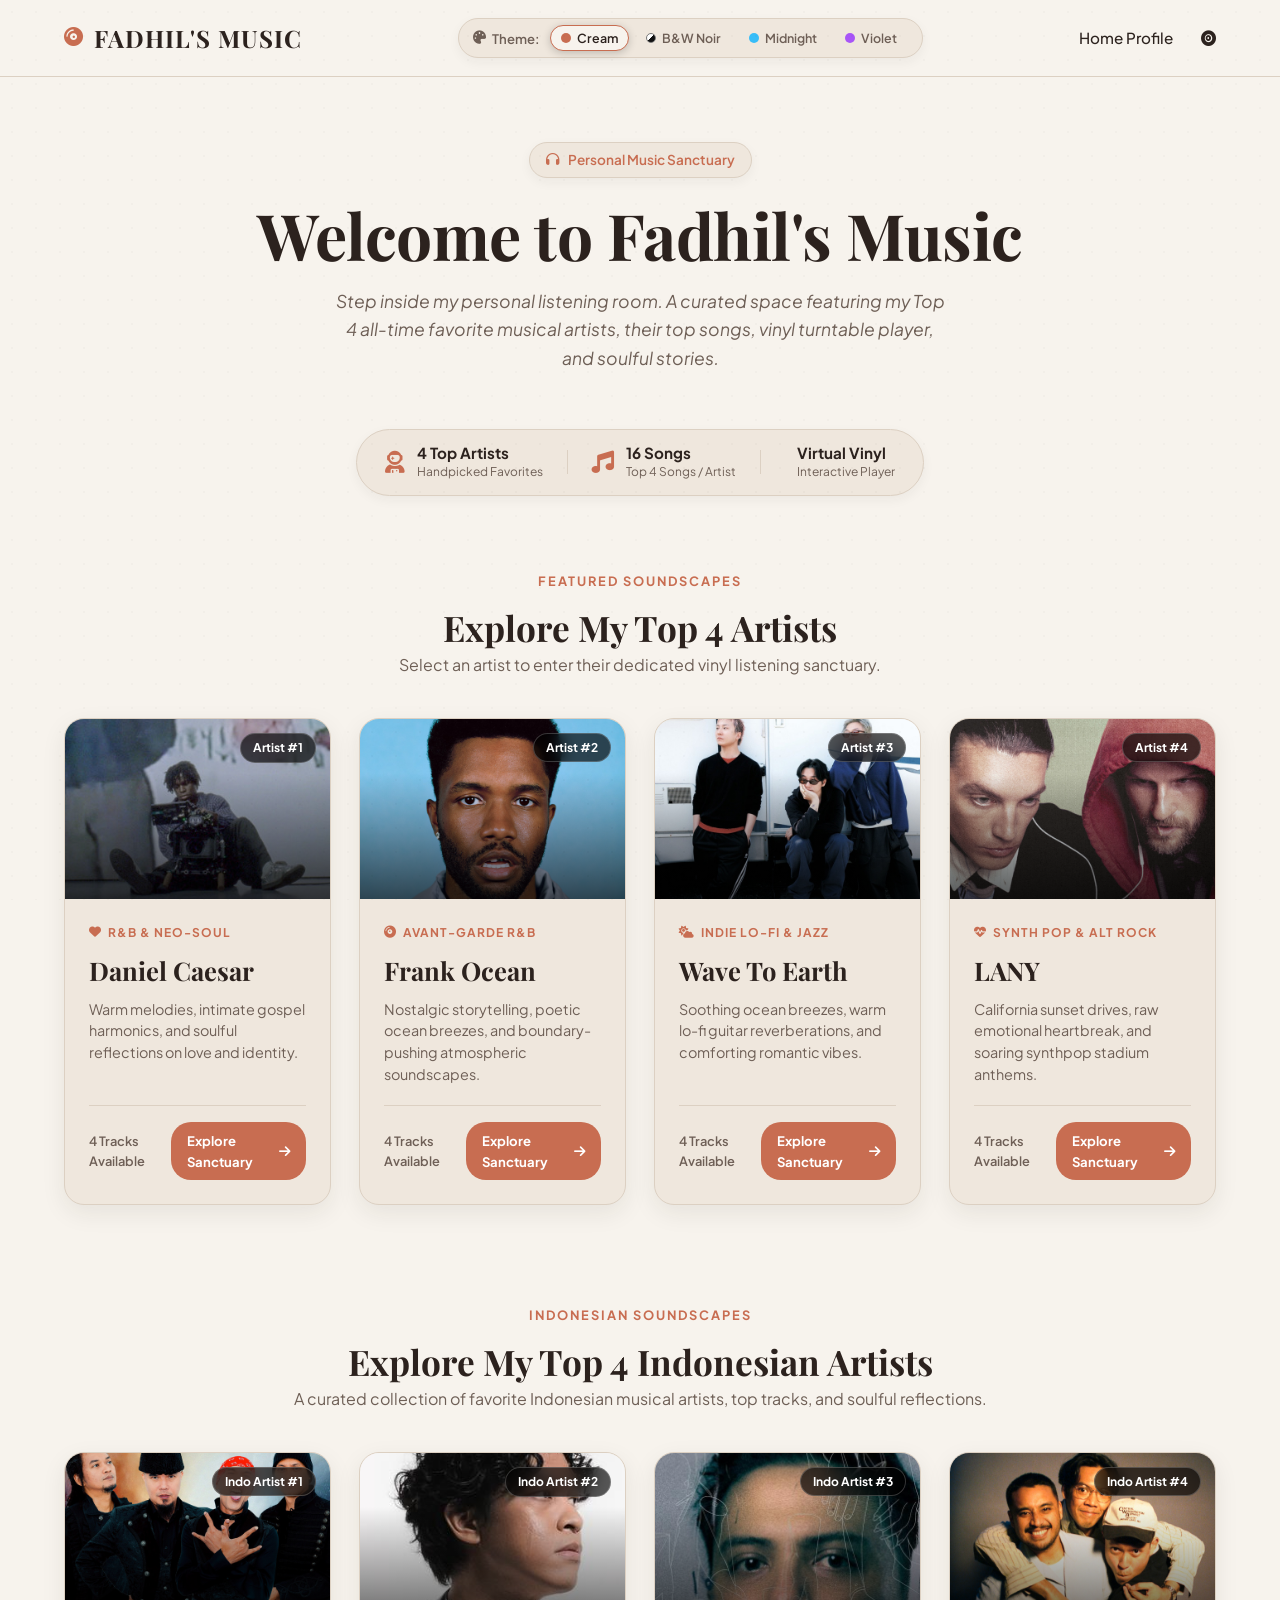
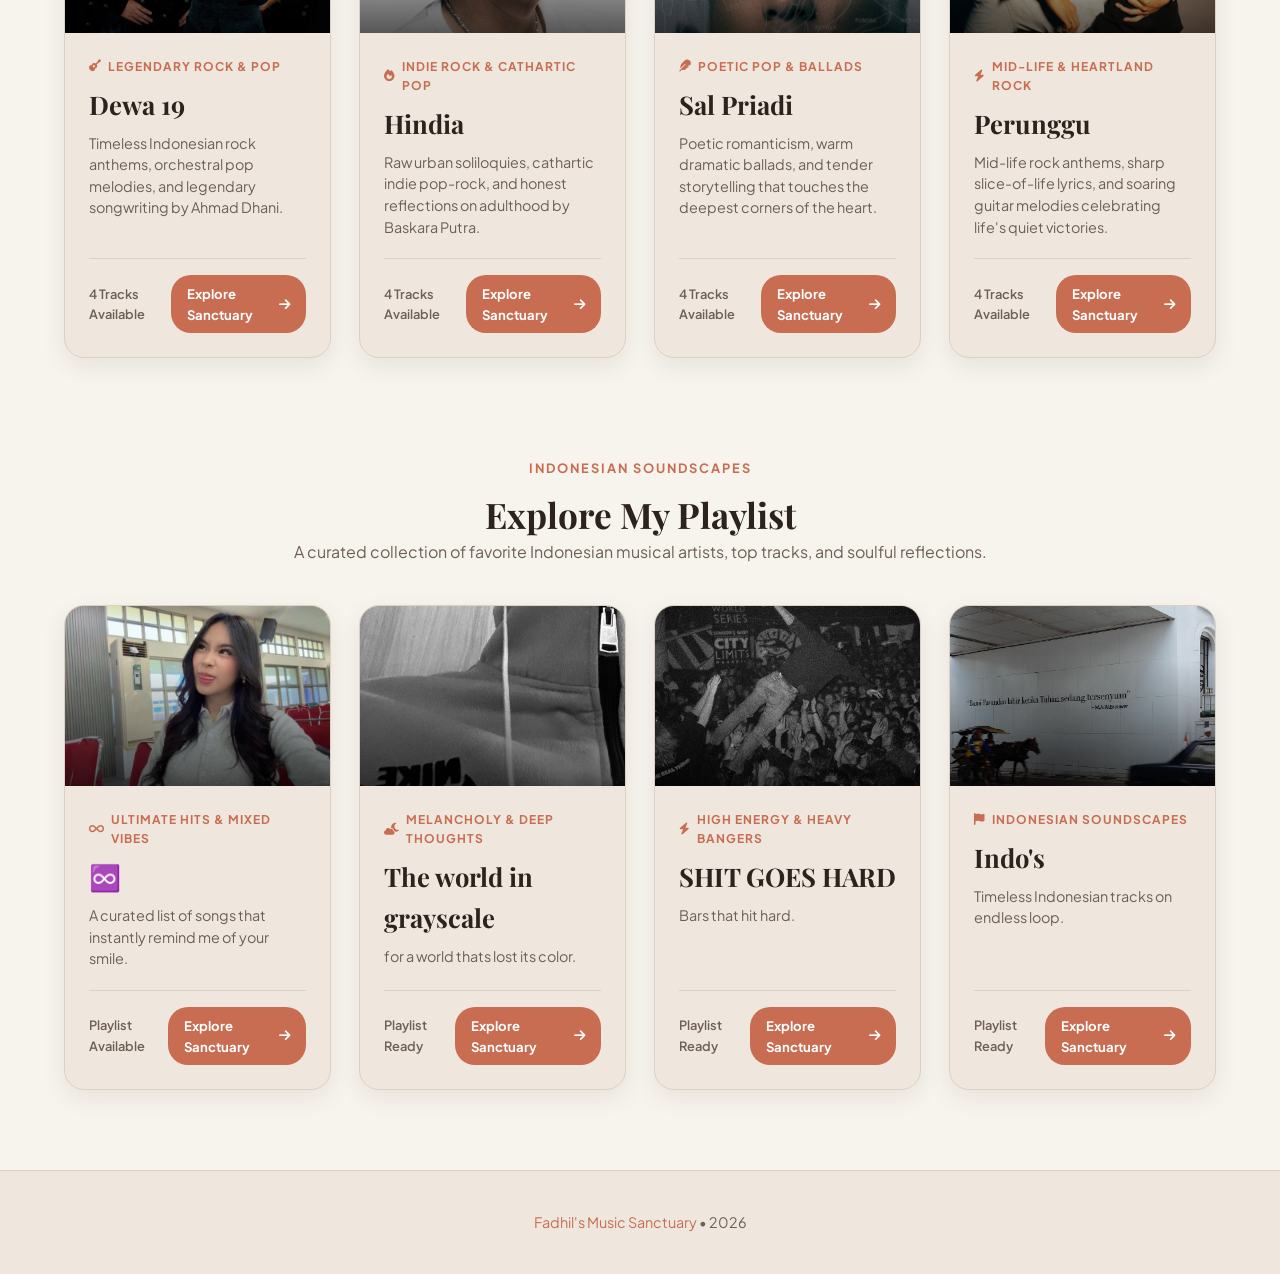
==== commit fe1ba15d: "Allow single click track switching on artist pages, keep double click for playlist table" ====
--- a/index.html
+++ b/index.html
@@ -348,7 +348,7 @@
             <div class="artist-card-body">
               <div class="artist-genre-pill"><i class="fa-solid fa-flag"></i> Indonesian Soundscapes</div>
               <h3 class="artist-name">Indo's</h3>
-              <p class="artist-bio">Koleksi lagu-lagu hits dan klasik terbaik dari berbagai artis Indonesia.</p>
+              <p class="artist-bio">Timeless Indonesian tracks on endless loop.</p>
               <div class="artist-card-footer">
                 <span class="artist-song-count">Playlist Ready</span>
                 <span class="btn-explore-artist">
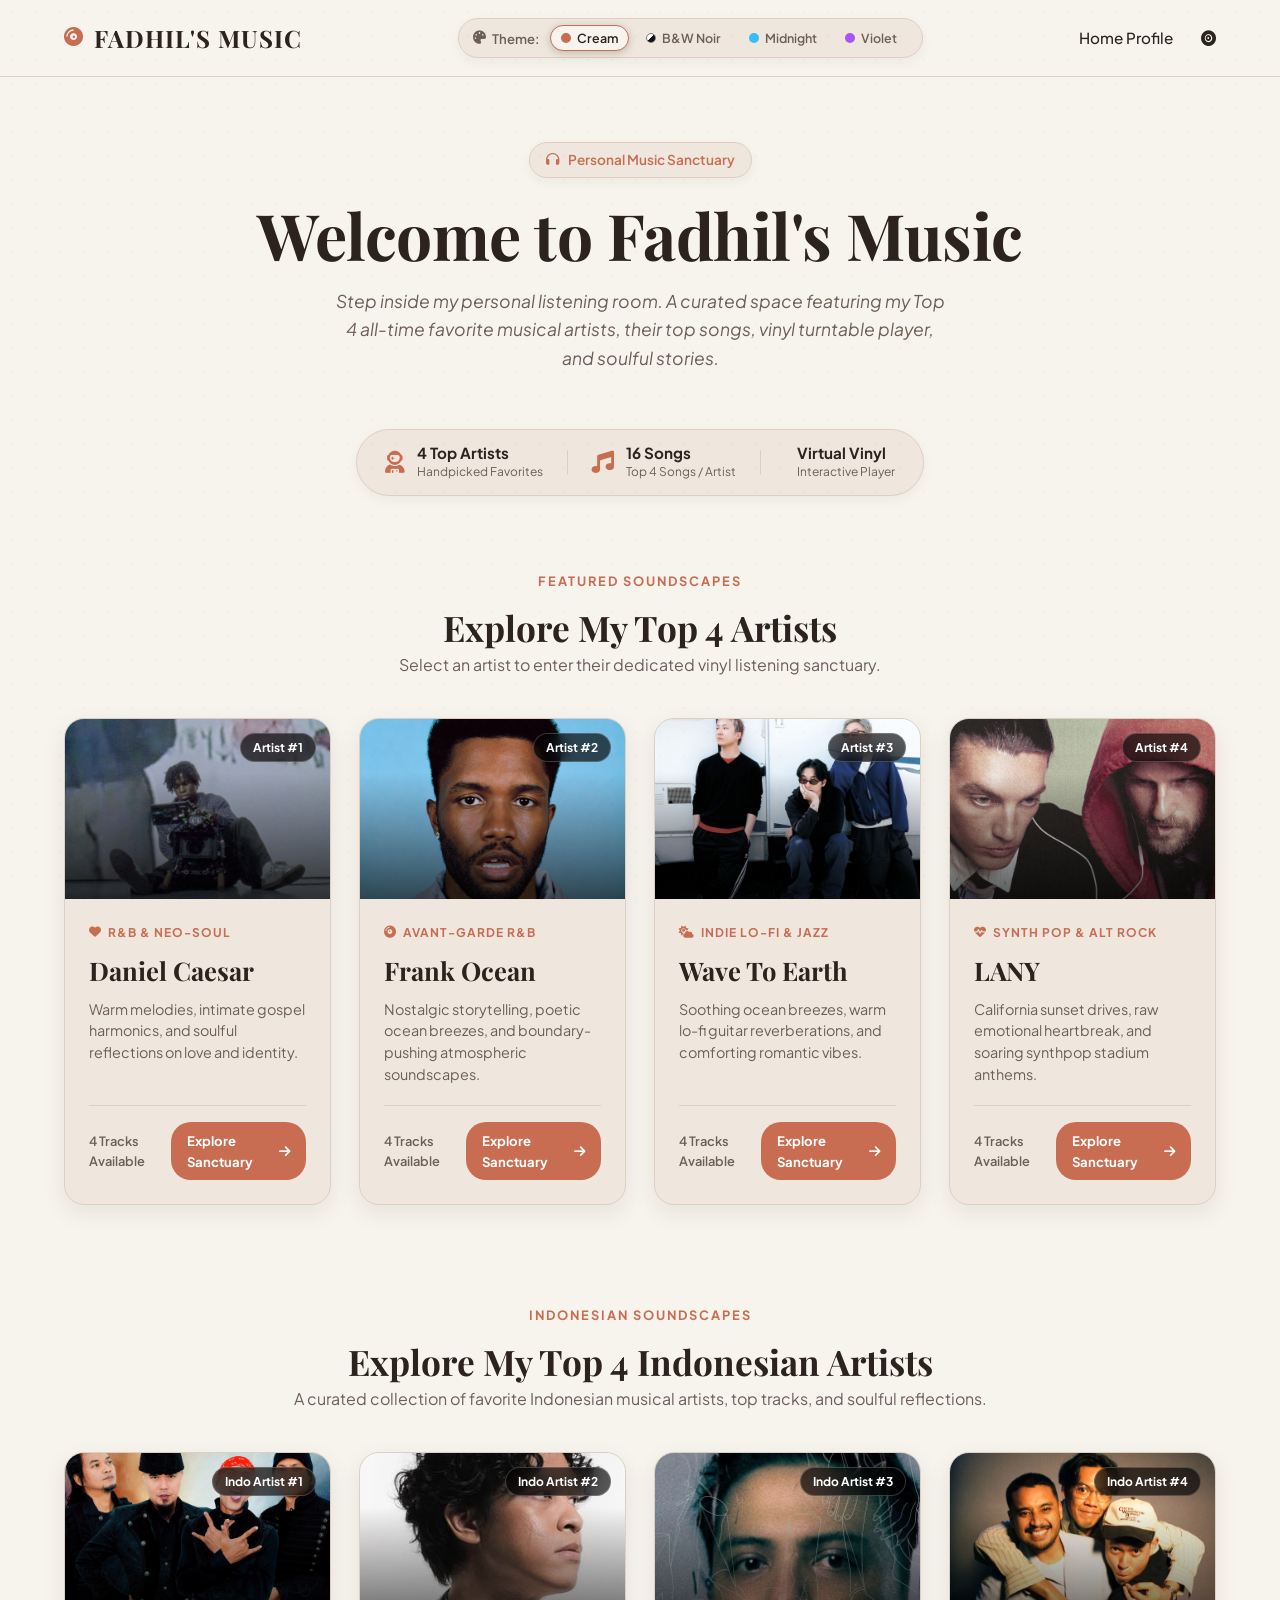
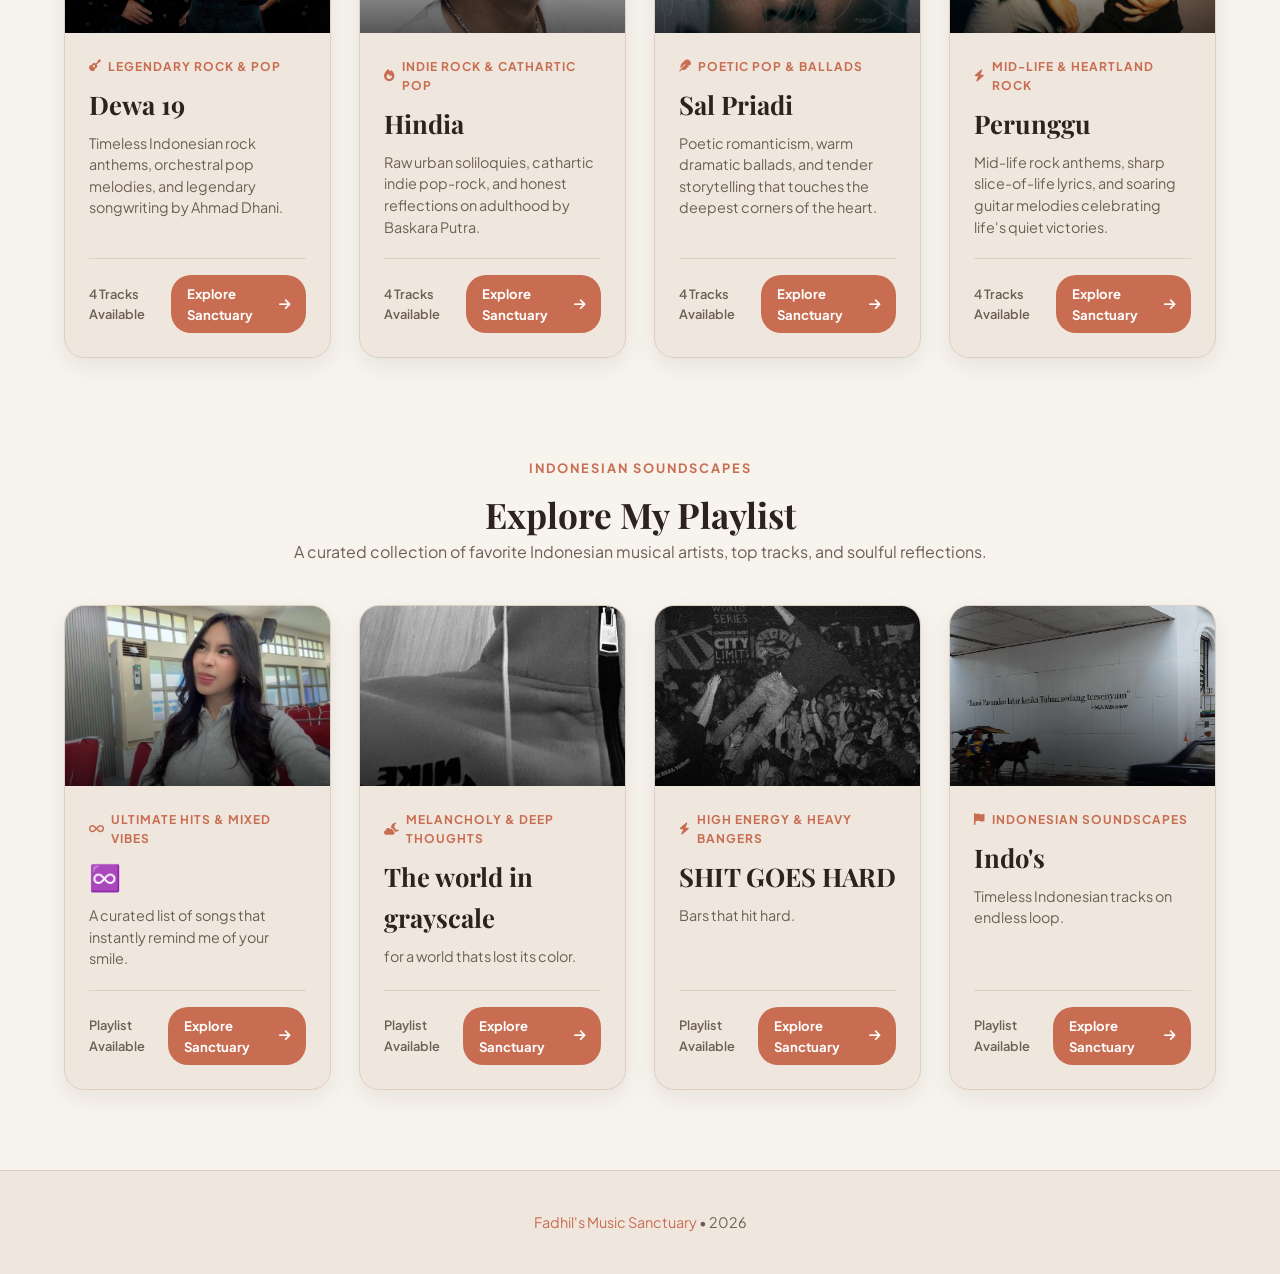
==== commit 5fb2ac58: "Fix playlist search bar, toggle shuffle, back history, and add MediaSession artwork support" ====
--- a/index.html
+++ b/index.html
@@ -314,7 +314,7 @@
               <h3 class="artist-name">The world in grayscale</h3>
               <p class="artist-bio">for a world thats lost its color.</p>
               <div class="artist-card-footer">
-                <span class="artist-song-count">Playlist Ready</span>
+                <span class="artist-song-count">Playlist Available</span>
                 <span class="btn-explore-artist">
                   Explore Sanctuary <i class="fa-solid fa-arrow-right"></i>
                 </span>
@@ -332,7 +332,7 @@
               <h3 class="artist-name">SHIT GOES HARD</h3>
               <p class="artist-bio">Bars that hit hard.</p>
               <div class="artist-card-footer">
-                <span class="artist-song-count">Playlist Ready</span>
+                <span class="artist-song-count">Playlist Available</span>
                 <span class="btn-explore-artist">
                   Explore Sanctuary <i class="fa-solid fa-arrow-right"></i>
                 </span>
@@ -350,7 +350,7 @@
               <h3 class="artist-name">Indo's</h3>
               <p class="artist-bio">Timeless Indonesian tracks on endless loop.</p>
               <div class="artist-card-footer">
-                <span class="artist-song-count">Playlist Ready</span>
+                <span class="artist-song-count">Playlist Available</span>
                 <span class="btn-explore-artist">
                   Explore Sanctuary <i class="fa-solid fa-arrow-right"></i>
                 </span>
--- a/styles.css
+++ b/styles.css
@@ -885,6 +885,8 @@
 
 html {
   scroll-behavior: smooth;
+  overflow-x: hidden;
+  max-width: 100vw;
 }
 
 body {
@@ -894,6 +896,8 @@
   line-height: 1.6;
   transition: background-color var(--transition-speed) ease, color var(--transition-speed) ease;
   min-height: 100vh;
+  width: 100%;
+  max-width: 100%;
   overflow-x: hidden;
   position: relative;
 }
@@ -2230,20 +2234,56 @@
 @media (max-width: 600px) {
   .container {
     padding: 0 16px;
+    width: 100%;
+    box-sizing: border-box;
   }
 
   header {
     padding: 10px 0;
+    width: 100%;
+    overflow-x: hidden;
   }
 
   .nav-wrapper {
     flex-direction: column;
     height: auto;
-    gap: 12px;
+    gap: 10px;
+    width: 100%;
+    align-items: center;
+    box-sizing: border-box;
   }
 
   .logo {
     font-size: 1.3rem;
+  }
+
+  /* Compact & Centered Mobile Theme Switcher */
+  .theme-switcher-wrap {
+    max-width: 100%;
+    width: auto;
+    padding: 4px 8px;
+    gap: 4px;
+    justify-content: center;
+    border-radius: 30px;
+    box-sizing: border-box;
+    margin: 0 auto;
+  }
+
+  .theme-switcher-label {
+    display: none !important; /* Hide 'Theme:' label text on mobile to prevent overflow */
+  }
+
+  .theme-picker-pills {
+    display: flex;
+    gap: 4px;
+    flex-wrap: wrap;
+    justify-content: center;
+  }
+
+  .theme-picker-btn {
+    font-size: 0.72rem;
+    padding: 3px 8px;
+    gap: 4px;
   }
 
   .nav-links {
@@ -2911,49 +2951,129 @@
   margin-top: 10px;
 }
 
+.playlist-controls-bar {
+  display: flex;
+  align-items: center;
+  justify-content: space-between;
+  gap: 16px;
+  margin-top: 24px;
+  margin-bottom: -6px;
+  flex-wrap: wrap;
+}
+
+.playlist-action-btns {
+  display: flex;
+  align-items: center;
+  gap: 22px;
+}
+
 .btn-playlist-play {
-  width: 56px;
-  height: 56px;
+  width: 52px;
+  height: 52px;
   border-radius: 50%;
   background: var(--accent);
-  color: #fff;
+  color: #000000;
   border: none;
-  font-size: 1.4rem;
+  font-size: 1.3rem;
   display: flex;
   align-items: center;
   justify-content: center;
   cursor: pointer;
+  box-shadow: 0 6px 18px var(--accent-glow);
+  transition: transform 0.2s ease, background 0.2s ease, box-shadow 0.2s ease;
+  padding-left: 3px;
+}
+
+.btn-playlist-play:hover {
+  transform: scale(1.06);
   box-shadow: 0 8px 24px var(--accent-glow);
-  transition: transform 0.2s ease, background 0.2s ease;
-}
-
-.btn-playlist-play:hover {
-  transform: scale(1.08);
+}
+
+.btn-playlist-play:active {
+  transform: scale(0.96);
+}
+
+.btn-playlist-play i.fa-pause {
+  margin-left: -3px;
 }
 
 .btn-playlist-shuffle {
+  background: transparent;
+  border: none;
+  color: var(--text-muted);
+  font-size: 1.35rem;
+  display: inline-flex;
+  flex-direction: column;
+  align-items: center;
+  justify-content: center;
+  cursor: pointer;
+  padding: 6px;
+  position: relative;
+  transition: color 0.25s ease, transform 0.2s ease;
+}
+
+.btn-playlist-shuffle:hover {
+  color: var(--text-main);
+  transform: scale(1.1);
+}
+
+.btn-playlist-shuffle.active {
+  color: var(--accent) !important;
+}
+
+.btn-playlist-shuffle.active::after {
+  content: '';
+  position: absolute;
+  bottom: -3px;
+  left: 50%;
+  transform: translateX(-50%);
+  width: 4px;
+  height: 4px;
+  border-radius: 50%;
+  background: var(--accent);
+}
+
+.playlist-search-wrap {
+  display: flex;
+  align-items: center;
+  gap: 10px;
   background: var(--bg-card);
   border: 1px solid var(--border-color);
+  padding: 8px 16px;
+  border-radius: 30px;
+  flex: 1;
+  max-width: 320px;
+  box-shadow: var(--shadow-sm);
+  transition: border-color 0.25s ease;
+}
+
+.playlist-search-wrap:focus-within {
+  border-color: var(--accent);
+}
+
+.playlist-search-wrap i {
+  color: var(--text-muted);
+  font-size: 0.9rem;
+}
+
+.playlist-search-wrap input {
+  background: transparent;
+  border: none;
+  outline: none;
   color: var(--text-main);
-  padding: 10px 20px;
-  border-radius: 30px;
-  font-weight: 600;
-  font-size: 0.9rem;
-  display: flex;
-  align-items: center;
-  gap: 8px;
-  cursor: pointer;
-  transition: all 0.2s ease;
-}
-
-.btn-playlist-shuffle:hover {
-  border-color: var(--accent);
-  color: var(--accent);
+  font-size: 0.88rem;
+  width: 100%;
+  font-family: inherit;
+}
+
+.playlist-search-wrap input::placeholder {
+  color: var(--text-muted);
+  opacity: 0.8;
 }
 
 /* Playlist Table Section */
 .playlist-table-container {
-  margin-top: 20px;
+  margin-top: 14px;
   background: var(--bg-card);
   border-radius: 16px;
   border: 1px solid var(--border-color);
@@ -3235,3 +3355,428 @@
   justify-content: flex-end;
 }
 
+/* ==========================================================================
+   MOBILE SPOTIFY TRACKLIST & PLAYER MEDIA QUERIES (MAX-WIDTH: 768px)
+   ========================================================================== */
+@media (max-width: 768px) {
+  /* Hide table header (#, TITLE, ALBUM) on mobile like Spotify App */
+  .playlist-table thead {
+    display: none !important;
+  }
+
+  /* Container & Table styling on mobile */
+  .playlist-table-container {
+    padding: 8px 4px !important;
+    background: transparent !important;
+    border: none !important;
+    box-shadow: none !important;
+  }
+
+  .playlist-table {
+    display: block !important;
+    width: 100% !important;
+  }
+
+  .playlist-table tbody {
+    display: flex !important;
+    flex-direction: column !important;
+    gap: 4px !important;
+    width: 100% !important;
+  }
+
+  .playlist-row {
+    display: flex !important;
+    align-items: center !important;
+    justify-content: space-between !important;
+    width: 100% !important;
+    padding: 8px 10px !important;
+    border-radius: 10px !important;
+  }
+
+  /* Hide number, album, and duration columns on mobile */
+  .track-num-cell,
+  .track-album-cell,
+  .track-duration-cell {
+    display: none !important;
+  }
+
+  /* Only display Title & Artist (with Album Cover) full width */
+  .playlist-table td.track-info-cell {
+    display: flex !important;
+    align-items: center !important;
+    gap: 14px !important;
+    width: 100% !important;
+    padding: 0 !important;
+  }
+
+  .track-thumb-img {
+    width: 48px !important;
+    height: 48px !important;
+    border-radius: 8px !important;
+    flex-shrink: 0 !important;
+  }
+
+  .track-details-wrap {
+    display: flex !important;
+    flex-direction: column !important;
+    justify-content: center !important;
+    overflow: hidden !important;
+  }
+
+  .track-name-title {
+    font-size: 0.96rem !important;
+    font-weight: 700 !important;
+    line-height: 1.3 !important;
+    white-space: nowrap !important;
+    overflow: hidden !important;
+    text-overflow: ellipsis !important;
+  }
+
+  .track-artist-sub {
+    font-size: 0.82rem !important;
+    color: var(--text-muted) !important;
+    white-space: nowrap !important;
+    overflow: hidden !important;
+    text-overflow: ellipsis !important;
+    margin-top: 2px !important;
+  }
+
+  /* Persistent Bottom Player on Mobile (Spotify Mini Player style) */
+  .spotify-bottom-player {
+    height: 68px !important;
+    padding: 0 16px !important;
+  }
+
+  .spotify-now-playing {
+    width: auto !important;
+    flex: 1 !important;
+    min-width: 0 !important;
+  }
+
+  .spotify-now-playing img {
+    width: 44px !important;
+    height: 44px !important;
+  }
+
+  .spotify-center-controls {
+    flex: 0 0 auto !important;
+    max-width: none !important;
+  }
+
+.spotify-bottom-player #sp-btn-prev,
+.spotify-bottom-player #sp-btn-next {
+  display: none !important;
+}
+
+  .spotify-bottom-player .spotify-btn-ctrl:not(.spotify-btn-play) {
+    display: none !important;
+  }
+
+  .spotify-progress-wrap,
+  .spotify-right-controls {
+    display: none !important;
+  }
+}
+
+/* ==========================================================================
+   SPOTIFY FULL-SCREEN MOBILE PLAYER OVERLAY MODAL
+   ========================================================================== */
+/* ==========================================================================
+   SPOTIFY FULL-SCREEN MOBILE PLAYER OVERLAY MODAL
+   ========================================================================== */
+.spotify-full-player-overlay {
+  position: fixed;
+  top: 0;
+  left: 0;
+  right: 0;
+  bottom: 0;
+  width: 100vw;
+  height: 100vh;
+  height: 100dvh;
+  background: linear-gradient(180deg, #242424 0%, #121212 100%);
+  color: #ffffff;
+  z-index: 100000;
+  display: flex;
+  flex-direction: column;
+  justify-content: space-between;
+  padding: 16px 24px 28px 24px;
+  transform: translateY(100%);
+  opacity: 0;
+  pointer-events: none;
+  transition: transform 0.42s cubic-bezier(0.32, 0.72, 0, 1), opacity 0.3s ease;
+  will-change: transform, opacity;
+  overflow-y: auto;
+  box-sizing: border-box;
+  -webkit-overflow-scrolling: touch;
+}
+
+.spotify-full-player-overlay.active {
+  transform: translateY(0);
+  opacity: 1;
+  pointer-events: auto;
+}
+
+.spotify-full-player-overlay.dragging {
+  transition: none !important;
+}
+
+.sp-full-container {
+  display: flex;
+  flex-direction: column;
+  height: 100%;
+  max-width: 480px;
+  margin: 0 auto;
+  width: 100%;
+  justify-content: space-between;
+}
+
+/* Header Bar */
+.sp-full-header {
+  display: flex;
+  align-items: center;
+  justify-content: space-between;
+  padding: 8px 0;
+}
+
+.sp-full-close-btn,
+.sp-full-menu-btn {
+  background: transparent;
+  border: none;
+  color: #ffffff;
+  font-size: 1.25rem;
+  cursor: pointer;
+  padding: 8px;
+  display: flex;
+  align-items: center;
+  justify-content: center;
+  transition: transform 0.2s ease;
+}
+
+.sp-full-close-btn:hover {
+  transform: translateY(2px);
+}
+
+.sp-full-header-text {
+  display: flex;
+  flex-direction: column;
+  align-items: center;
+  text-align: center;
+}
+
+.sp-full-playing-from {
+  font-size: 0.68rem;
+  font-weight: 700;
+  letter-spacing: 1px;
+  color: #b3b3b3;
+  text-transform: uppercase;
+}
+
+.sp-full-playlist-name {
+  font-size: 0.85rem;
+  font-weight: 700;
+  color: #ffffff;
+  margin-top: 2px;
+}
+
+/* Body Content */
+.sp-full-body {
+  display: flex;
+  flex-direction: column;
+  gap: 20px;
+  margin: auto 0;
+  padding: 10px 0;
+}
+
+.sp-full-cover-wrap {
+  width: 100%;
+  aspect-ratio: 1 / 1;
+  max-width: 320px;
+  margin: 0 auto;
+  border-radius: 12px;
+  overflow: hidden;
+  box-shadow: 0 16px 40px rgba(0, 0, 0, 0.6);
+  transform: scale(0.92);
+  opacity: 0.8;
+  transition: transform 0.48s cubic-bezier(0.32, 0.72, 0, 1), opacity 0.4s ease;
+  will-change: transform, opacity;
+}
+
+.spotify-full-player-overlay.active .sp-full-cover-wrap {
+  transform: scale(1);
+  opacity: 1;
+}
+
+.sp-full-cover-wrap img {
+  width: 100%;
+  height: 100%;
+  object-fit: cover;
+  transition: opacity 0.25s ease, transform 0.25s ease;
+}
+
+.sp-full-cover-wrap img.track-changing {
+  opacity: 0.5;
+  transform: scale(0.96);
+}
+
+/* Track Info */
+.sp-full-track-info {
+  display: flex;
+  align-items: center;
+  justify-content: space-between;
+  margin-top: 6px;
+}
+
+.sp-full-meta {
+  display: flex;
+  flex-direction: column;
+  overflow: hidden;
+}
+
+.sp-full-title {
+  font-size: 1.45rem;
+  font-weight: 800;
+  color: #ffffff;
+  margin: 0;
+  white-space: nowrap;
+  overflow: hidden;
+  text-overflow: ellipsis;
+  line-height: 1.25;
+}
+
+.sp-full-artist {
+  font-size: 0.95rem;
+  color: #b3b3b3;
+  margin: 4px 0 0 0;
+  white-space: nowrap;
+  overflow: hidden;
+  text-overflow: ellipsis;
+  font-weight: 500;
+}
+
+.sp-full-like-btn {
+  background: transparent;
+  border: none;
+  color: #1db954;
+  font-size: 1.5rem;
+  cursor: pointer;
+  padding: 6px;
+  display: flex;
+  align-items: center;
+  justify-content: center;
+}
+
+/* Progress Section */
+.sp-full-progress-section {
+  display: flex;
+  flex-direction: column;
+  gap: 8px;
+  margin-top: 4px;
+}
+
+.sp-full-progress-section .progress-bar-bg {
+  width: 100%;
+  height: 4px;
+  background: rgba(255, 255, 255, 0.2);
+  border-radius: 4px;
+  cursor: pointer;
+  position: relative;
+}
+
+.sp-full-progress-section .progress-bar-fill {
+  height: 100%;
+  background: #ffffff;
+  border-radius: 4px;
+  width: 0%;
+  position: relative;
+}
+
+.sp-full-progress-section .progress-bar-fill::after {
+  content: '';
+  position: absolute;
+  right: -6px;
+  top: 50%;
+  transform: translateY(-50%);
+  width: 12px;
+  height: 12px;
+  background: #ffffff;
+  border-radius: 50%;
+  box-shadow: 0 2px 6px rgba(0,0,0,0.4);
+}
+
+.sp-full-time-row {
+  display: flex;
+  justify-content: space-between;
+  font-size: 0.78rem;
+  color: #b3b3b3;
+  font-weight: 600;
+}
+
+/* Controls Row */
+.sp-full-controls-row {
+  display: flex;
+  align-items: center;
+  justify-content: space-between;
+  margin-top: 6px;
+  padding: 0 4px;
+}
+
+.sp-full-controls-row .spotify-btn-ctrl {
+  display: inline-flex !important;
+  align-items: center;
+  justify-content: center;
+  font-size: 1.35rem;
+  color: #b3b3b3;
+  transition: color 0.2s ease, transform 0.2s ease;
+}
+
+.sp-full-controls-row .spotify-btn-ctrl:hover {
+  color: #ffffff;
+}
+
+.sp-full-controls-row .spotify-btn-ctrl.active {
+  color: #1db954 !important;
+}
+
+.sp-full-play-big {
+  width: 64px !important;
+  height: 64px !important;
+  font-size: 1.5rem !important;
+  background: #ffffff !important;
+  color: #000000 !important;
+  box-shadow: 0 8px 20px rgba(255, 255, 255, 0.25) !important;
+}
+
+.sp-full-play-big:hover {
+  transform: scale(1.06) !important;
+  color: #000000 !important;
+}
+
+/* Footer Section */
+.sp-full-footer {
+  display: flex;
+  align-items: center;
+  justify-content: space-between;
+  margin-top: 10px;
+  padding-top: 10px;
+  font-size: 0.85rem;
+  color: #b3b3b3;
+}
+
+.sp-full-device {
+  display: flex;
+  align-items: center;
+  gap: 8px;
+  color: #1db954;
+  font-weight: 600;
+  font-size: 0.82rem;
+}
+
+.sp-full-extra-actions {
+  display: flex;
+  align-items: center;
+  gap: 20px;
+  font-size: 1.1rem;
+}
+
+
+
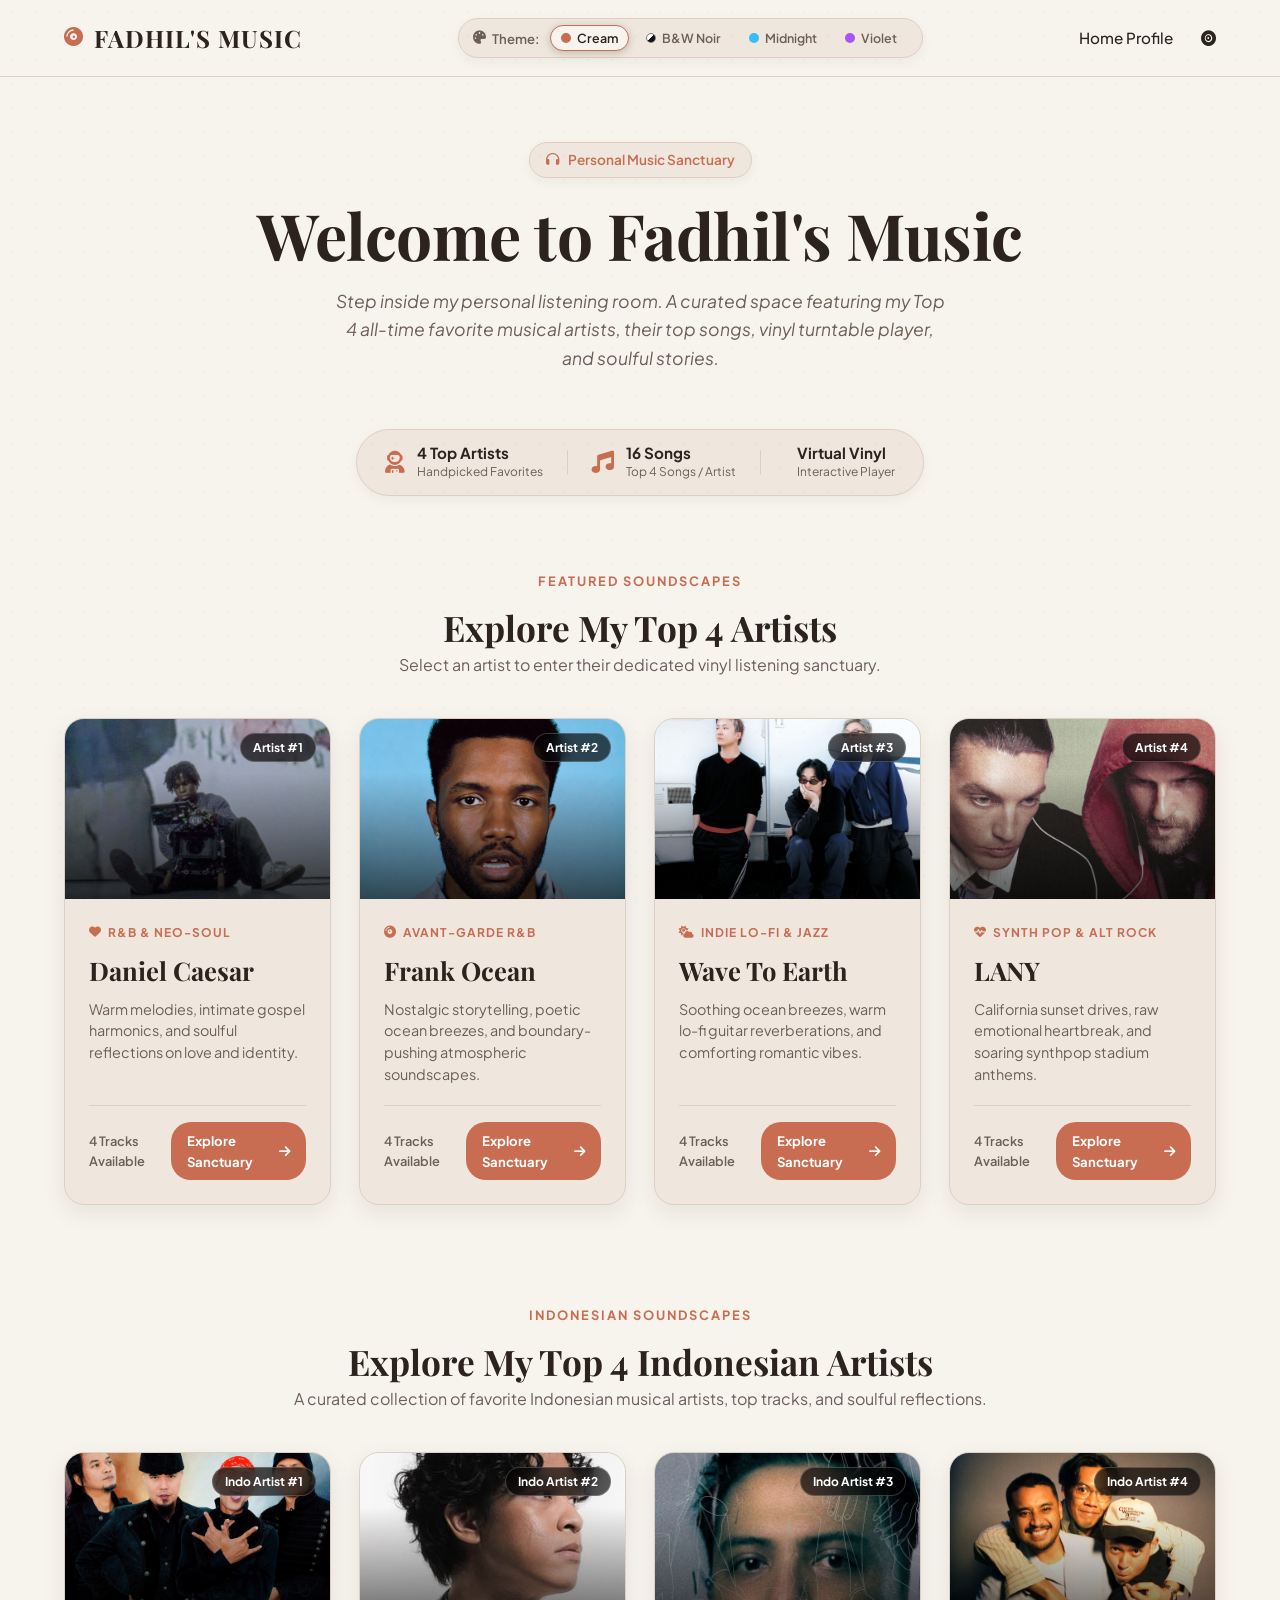
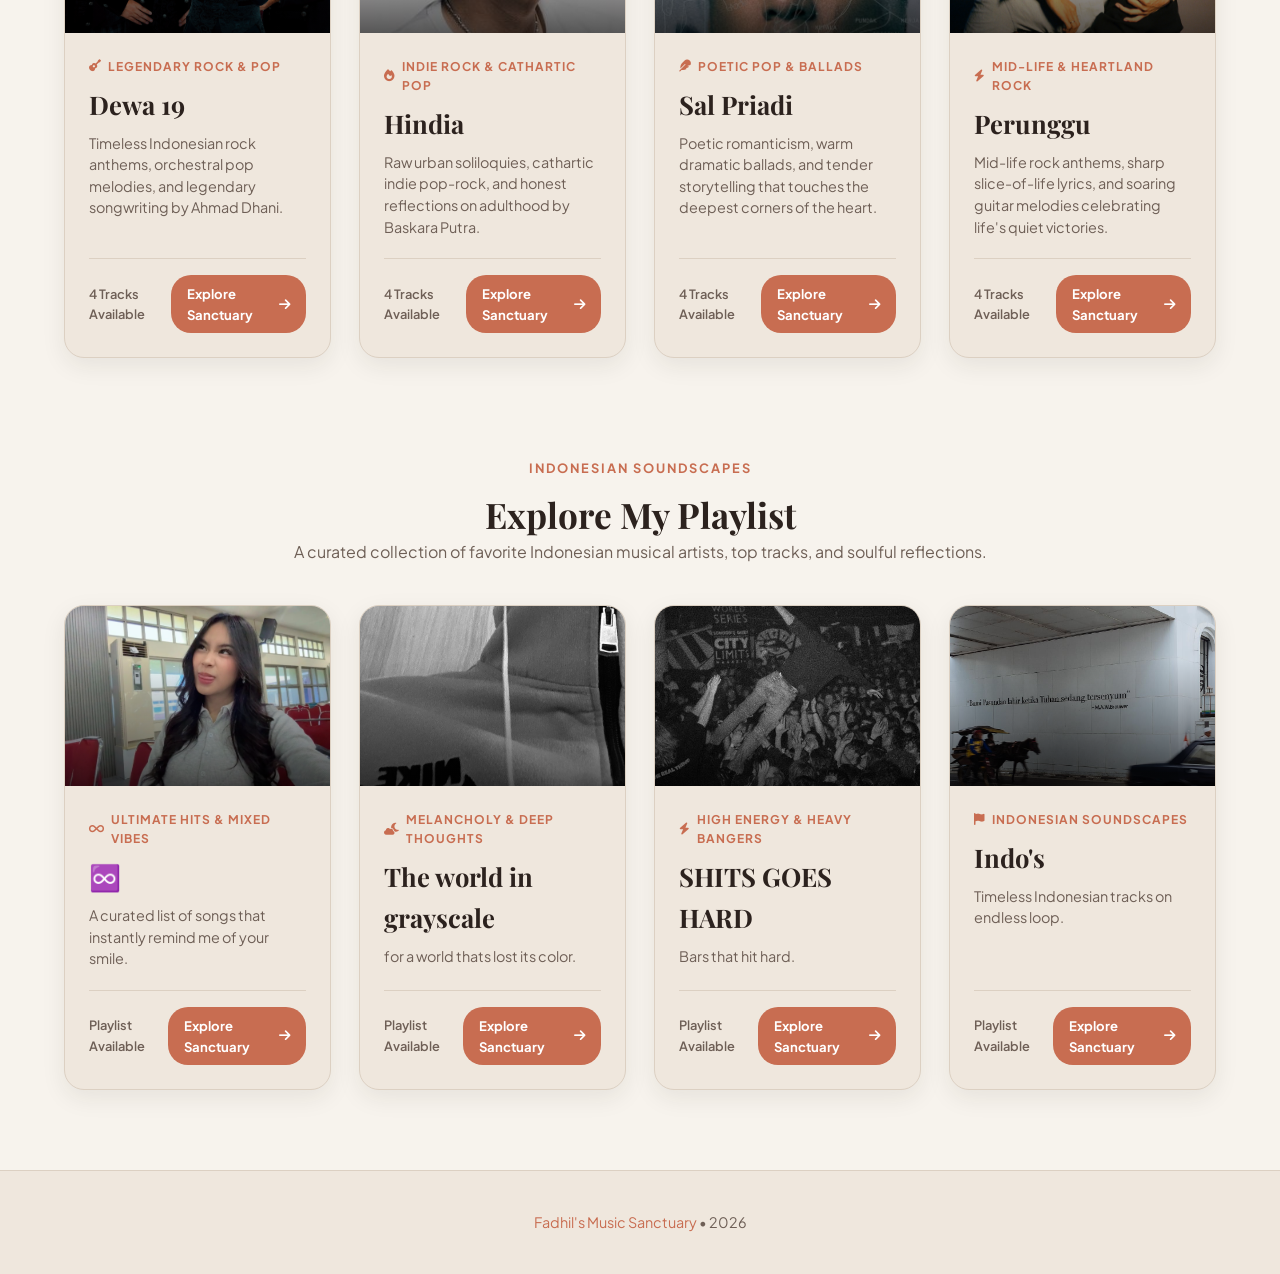
==== commit 31902f15: "Update Hard & Indos playlist code, player controls, and cover artwork" ====
--- a/index.html
+++ b/index.html
@@ -329,7 +329,7 @@
             </div>
             <div class="artist-card-body">
               <div class="artist-genre-pill"><i class="fa-solid fa-bolt"></i> High Energy & Heavy Bangers</div>
-              <h3 class="artist-name">SHIT GOES HARD</h3>
+              <h3 class="artist-name">SHITS GOES HARD</h3>
               <p class="artist-bio">Bars that hit hard.</p>
               <div class="artist-card-footer">
                 <span class="artist-song-count">Playlist Available</span>
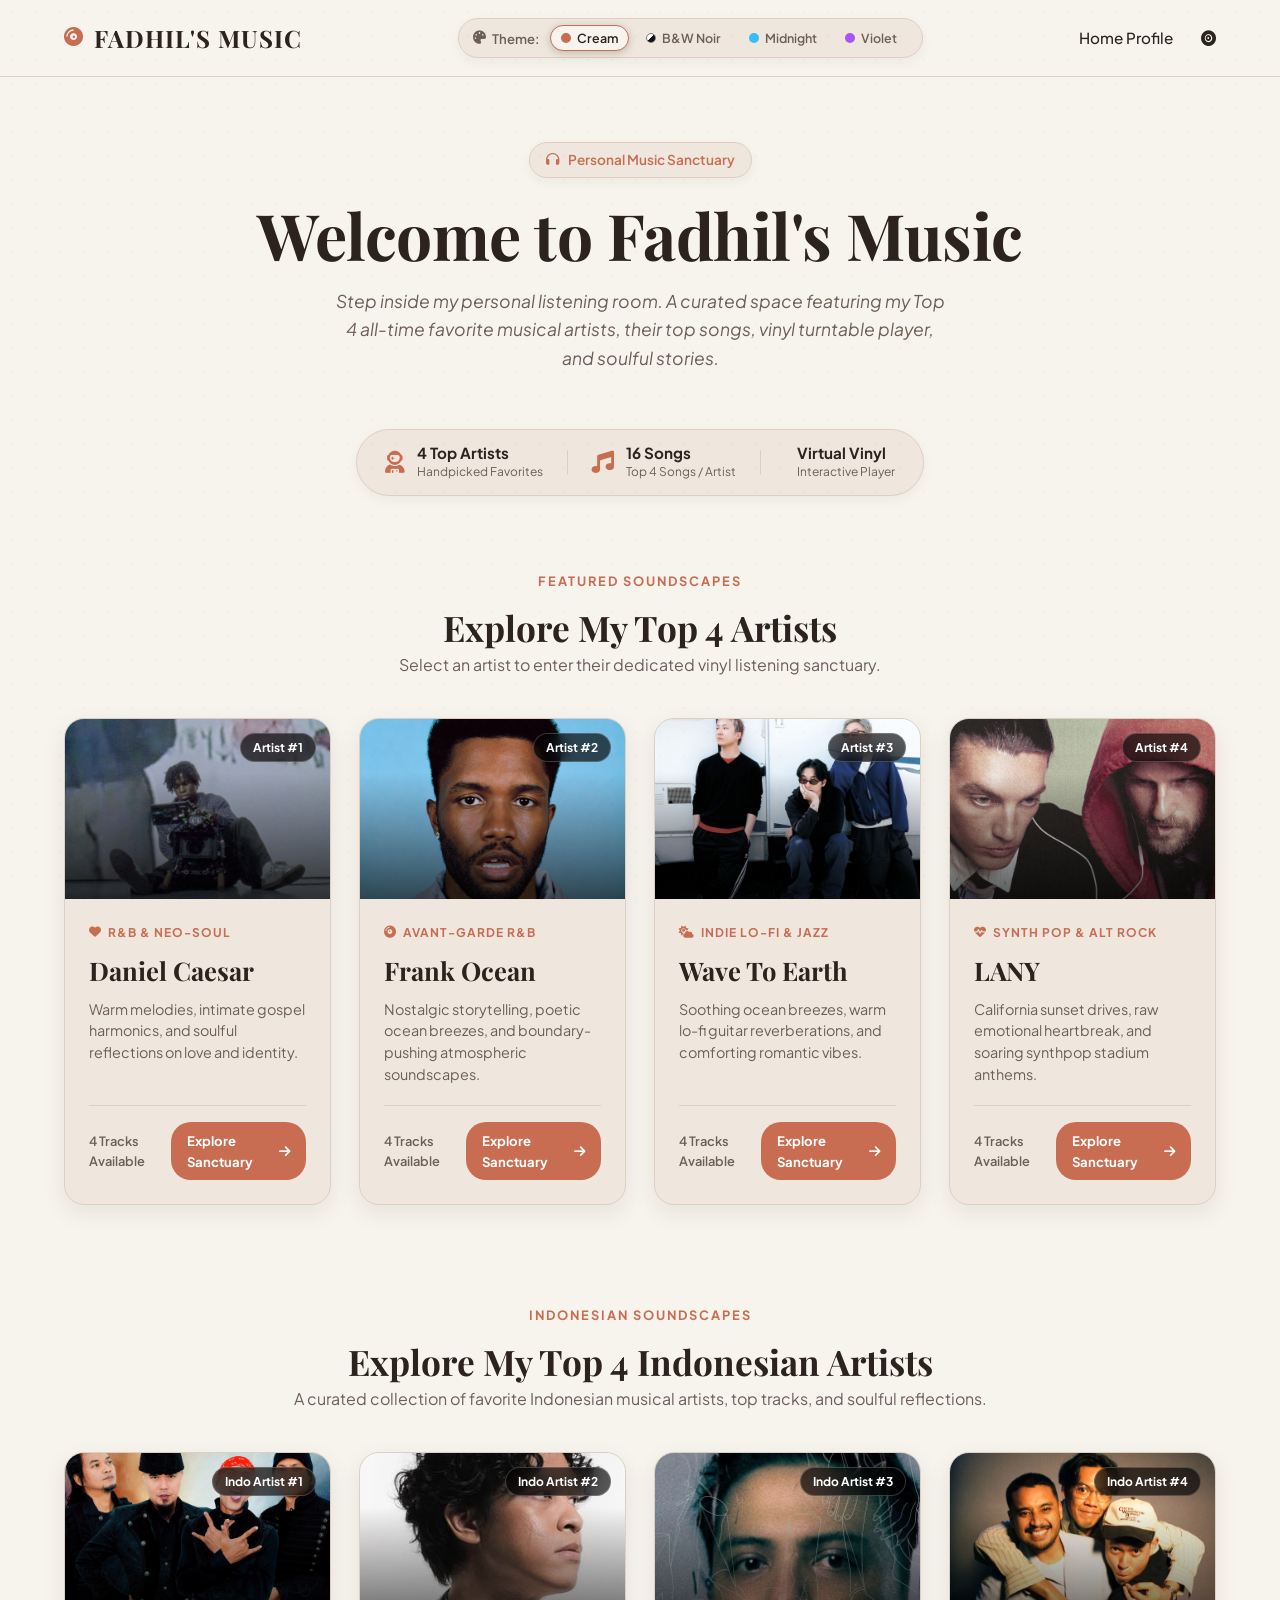
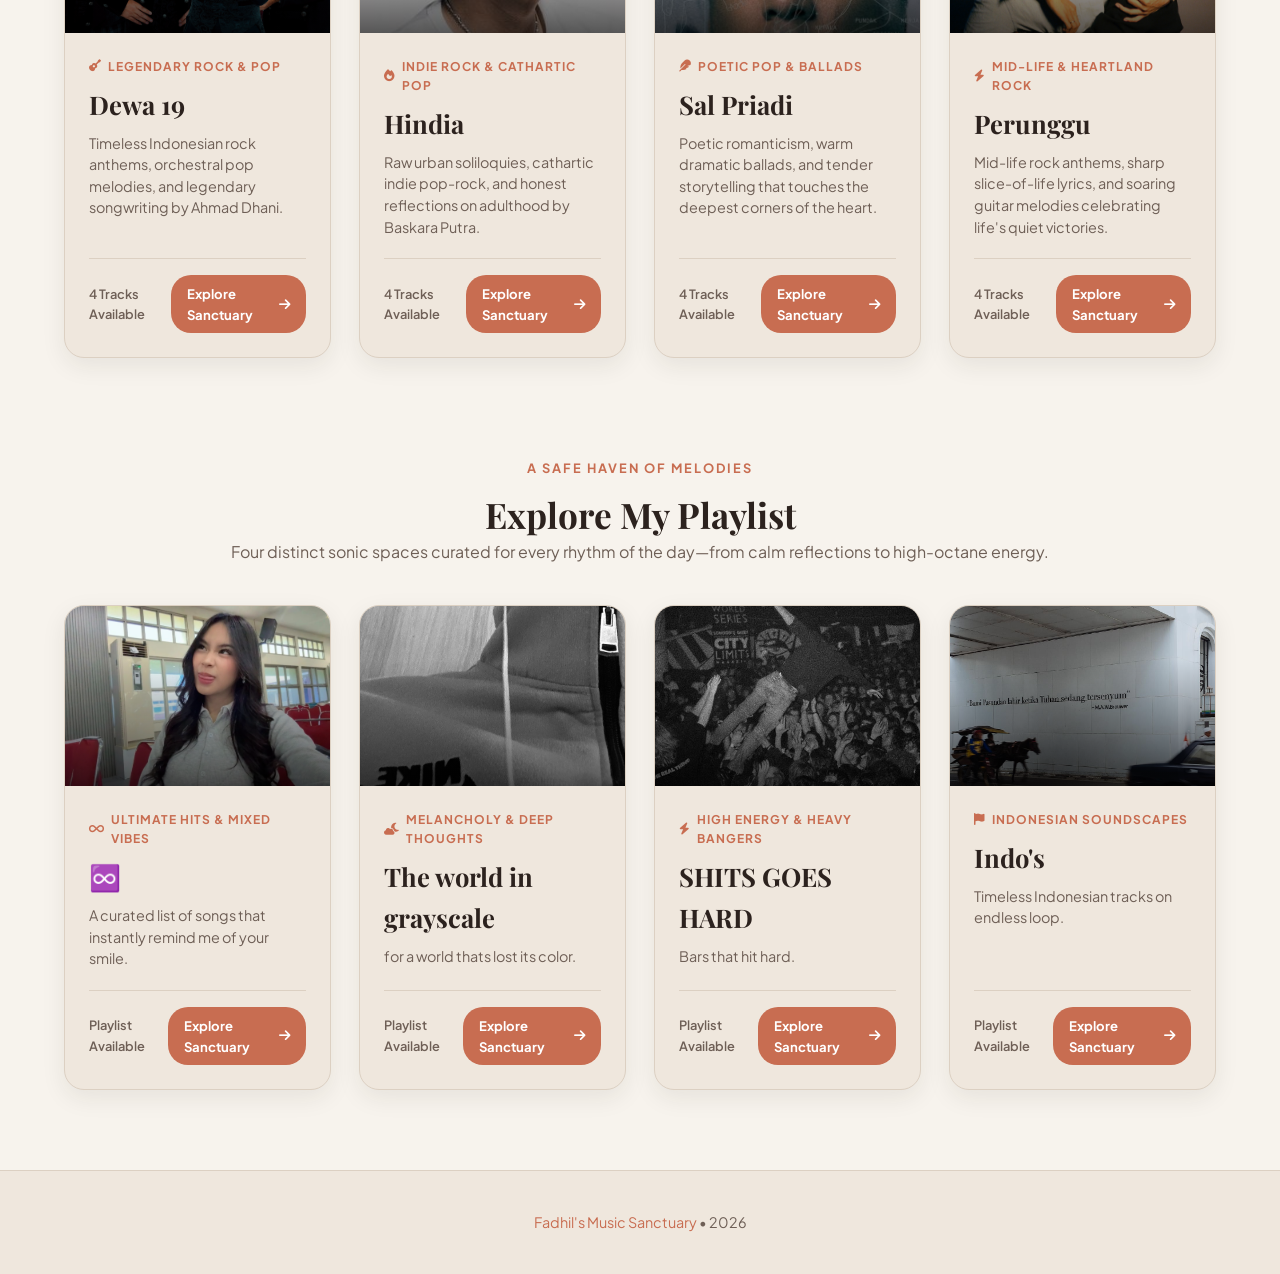
==== commit 9f2bdebb: "feat: add Spotify-style queue panel with drag reordering, swipe-to-queue gesture, and mobile queue b" ====
--- a/index.html
+++ b/index.html
@@ -15,7 +15,7 @@
   <link rel="stylesheet" href="https://cdnjs.cloudflare.com/ajax/libs/font-awesome/6.4.0/css/all.min.css" />
 
   <!-- External Stylesheet -->
-  <link rel="stylesheet" href="styles.css?v=20260923_v1000" />
+  <link rel="stylesheet" href="styles.css?v=20261001_v1006" />
 </head>
 <body>
 
@@ -280,9 +280,9 @@
     <section class="artists-grid-section indo-artists-section" id="indo-artists">
       <div class="container">
         <div class="section-title-wrap">
-          <span class="section-tag">Indonesian Soundscapes</span>
+          <span class="section-tag">A SAFE HAVEN OF MELODIES</span>
           <h2 class="section-title">Explore My Playlist</h2>
-          <p class="section-desc">A curated collection of favorite Indonesian musical artists, top tracks, and soulful reflections.</p>
+          <p class="section-desc">Four distinct sonic spaces curated for every rhythm of the day—from calm reflections to high-octane energy.</p>
         </div>
 
         <div class="artists-grid">
@@ -371,6 +371,6 @@
   </footer>
 
   <!-- External JavaScript -->
-  <script src="script.js?v=20260923_v1000"></script>
+  <script src="script.js?v=20261001_v1006"></script>
 </body>
 </html>
--- a/styles.css
+++ b/styles.css
@@ -3105,8 +3105,35 @@
 
 .playlist-row {
   border-radius: 10px;
-  transition: background-color 0.2s ease;
+  transition: background-color 0.2s ease, transform 0.2s ease;
   cursor: pointer;
+  position: relative;
+  touch-action: pan-y;
+}
+
+.swipe-queue-action {
+  position: absolute;
+  top: 0;
+  bottom: 0;
+  left: -80px;
+  width: 75px;
+  background: #1db954; /* Spotify Green */
+  color: #ffffff;
+  display: flex;
+  align-items: center;
+  justify-content: center;
+  font-size: 1.35rem;
+  z-index: 10;
+  border-top-left-radius: 10px;
+  border-bottom-left-radius: 10px;
+  pointer-events: none;
+  opacity: 0;
+  transition: opacity 0.15s ease;
+}
+
+.swipe-queue-action.triggered i {
+  transform: scale(1.3);
+  transition: transform 0.15s cubic-bezier(0.175, 0.885, 0.32, 1.275);
 }
 
 .playlist-row:hover {
@@ -3201,7 +3228,136 @@
   font-size: 0.88rem;
   color: var(--text-muted);
   text-align: right;
-  width: 80px;
+  width: 130px;
+  position: relative;
+}
+
+.duration-inner-wrap {
+  display: inline-flex;
+  align-items: center;
+  justify-content: flex-end;
+  gap: 12px;
+  width: 100%;
+}
+
+.track-menu-wrap {
+  position: relative;
+  display: inline-block;
+}
+
+.track-menu-btn {
+  background: transparent;
+  border: none;
+  color: var(--text-muted);
+  font-size: 1.05rem;
+  padding: 6px 8px;
+  border-radius: 50%;
+  cursor: pointer;
+  transition: color 0.2s ease, background-color 0.2s ease, transform 0.15s ease;
+  display: inline-flex;
+  align-items: center;
+  justify-content: center;
+  line-height: 1;
+}
+
+.playlist-row:hover .track-menu-btn {
+  color: var(--text-main);
+}
+
+.track-menu-btn:hover {
+  background-color: rgba(255, 255, 255, 0.15);
+  color: #ffffff !important;
+  transform: scale(1.15);
+}
+
+/* Dropdown Menu Popup (Spotify Style) */
+.track-dropdown-menu {
+  position: absolute;
+  right: 0;
+  top: 100%;
+  margin-top: 6px;
+  background: #282828;
+  border: 1px solid rgba(255, 255, 255, 0.12);
+  border-radius: 8px;
+  padding: 4px;
+  box-shadow: 0 10px 28px rgba(0, 0, 0, 0.5);
+  z-index: 1000;
+  min-width: 165px;
+  display: none;
+  opacity: 0;
+  transform: translateY(-6px);
+  transition: opacity 0.2s ease, transform 0.2s ease;
+}
+
+.track-dropdown-menu.show {
+  display: block;
+  opacity: 1;
+  transform: translateY(0);
+}
+
+.dropdown-item {
+  width: 100%;
+  background: transparent;
+  border: none;
+  color: #e0e0e0;
+  padding: 10px 14px;
+  font-size: 0.88rem;
+  font-weight: 600;
+  text-align: left;
+  cursor: pointer;
+  border-radius: 6px;
+  display: flex;
+  align-items: center;
+  gap: 10px;
+  font-family: inherit;
+  transition: background-color 0.15s ease, color 0.15s ease;
+}
+
+.dropdown-item:hover {
+  background: rgba(255, 255, 255, 0.15);
+  color: #ffffff;
+}
+
+.dropdown-item i {
+  font-size: 0.95rem;
+  color: #b3b3b3;
+}
+
+.dropdown-item:hover i {
+  color: #ffffff;
+}
+
+/* Toast Notification Styling */
+.toast-notification {
+  position: fixed;
+  bottom: 105px;
+  left: 50%;
+  transform: translateX(-50%) translateY(20px);
+  background: #282828;
+  color: #ffffff;
+  border: 1px solid rgba(255, 255, 255, 0.18);
+  padding: 11px 22px;
+  border-radius: 30px;
+  font-size: 0.88rem;
+  font-weight: 600;
+  box-shadow: 0 8px 24px rgba(0, 0, 0, 0.45);
+  display: flex;
+  align-items: center;
+  gap: 10px;
+  z-index: 99999;
+  opacity: 0;
+  pointer-events: none;
+  transition: opacity 0.3s cubic-bezier(0.16, 1, 0.3, 1), transform 0.3s cubic-bezier(0.16, 1, 0.3, 1);
+}
+
+.toast-notification.show {
+  opacity: 1;
+  transform: translateX(-50%) translateY(0);
+}
+
+.toast-notification i {
+  color: #1db954;
+  font-size: 1.15rem;
 }
 
 /* Persistent Sticky Bottom Music Player (Spotify Style) */
@@ -3393,10 +3549,12 @@
     border-radius: 10px !important;
   }
 
-  /* Hide number, album, and duration columns on mobile */
+  /* Hide number, album, duration, and 3-dots button on mobile (use swipe right gesture instead) */
   .track-num-cell,
   .track-album-cell,
-  .track-duration-cell {
+  .track-duration-cell,
+  .track-menu-btn,
+  .track-menu-wrap {
     display: none !important;
   }
 
@@ -3405,7 +3563,8 @@
     display: flex !important;
     align-items: center !important;
     gap: 14px !important;
-    width: 100% !important;
+    flex: 1 !important;
+    min-width: 0 !important;
     padding: 0 !important;
   }
 
@@ -3771,6 +3930,367 @@
   font-size: 0.82rem;
 }
 
+/* ==========================================================================
+   SPOTIFY QUEUE DRAWER / PANEL OVERLAY
+   ========================================================================== */
+.queue-panel-overlay {
+  position: fixed;
+  bottom: 96px;
+  right: 24px;
+  width: 400px;
+  max-width: calc(100vw - 32px);
+  max-height: calc(82vh - 90px);
+  height: 580px;
+  background: #181818;
+  color: #ffffff;
+  border-radius: 16px;
+  border: 1px solid rgba(255, 255, 255, 0.12);
+  box-shadow: 0 16px 48px rgba(0, 0, 0, 0.65);
+  z-index: 10000;
+  display: flex;
+  flex-direction: column;
+  opacity: 0;
+  transform: translateY(20px) scale(0.96);
+  pointer-events: none;
+  transition: opacity 0.3s cubic-bezier(0.16, 1, 0.3, 1), transform 0.3s cubic-bezier(0.16, 1, 0.3, 1);
+  overflow: hidden;
+}
+
+.queue-panel-overlay.active {
+  opacity: 1;
+  transform: translateY(0) scale(1);
+  pointer-events: auto;
+}
+
+.queue-container {
+  display: flex;
+  flex-direction: column;
+  height: 100%;
+  width: 100%;
+}
+
+.queue-header {
+  display: flex;
+  align-items: center;
+  justify-content: space-between;
+  padding: 18px 20px 14px 20px;
+  border-bottom: 1px solid rgba(255, 255, 255, 0.08);
+  background: #1f1f1f;
+}
+
+.queue-header-title {
+  display: flex;
+  align-items: center;
+  gap: 12px;
+}
+
+.queue-header-title i {
+  font-size: 1.2rem;
+  color: #1db954;
+}
+
+.queue-header-title h2 {
+  font-size: 1.05rem;
+  font-weight: 800;
+  margin: 0;
+  color: #ffffff;
+  line-height: 1.2;
+}
+
+.queue-playlist-name {
+  font-size: 0.78rem;
+  color: #b3b3b3;
+  font-weight: 500;
+  display: block;
+}
+
+.queue-close-btn {
+  background: transparent;
+  border: none;
+  color: #b3b3b3;
+  font-size: 1.1rem;
+  cursor: pointer;
+  padding: 6px;
+  border-radius: 50%;
+  display: flex;
+  align-items: center;
+  justify-content: center;
+  transition: color 0.2s ease, background-color 0.2s ease;
+}
+
+.queue-close-btn:hover {
+  color: #ffffff;
+  background: rgba(255, 255, 255, 0.1);
+}
+
+.queue-body {
+  flex: 1;
+  overflow-y: auto;
+  padding: 16px 20px;
+  display: flex;
+  flex-direction: column;
+  gap: 18px;
+}
+
+.queue-section-header {
+  display: flex;
+  align-items: center;
+  justify-content: space-between;
+  margin-bottom: 10px;
+}
+
+.queue-section-title {
+  font-size: 0.9rem;
+  font-weight: 800;
+  color: #ffffff;
+  margin: 0;
+}
+
+.btn-clear-queue {
+  background: transparent;
+  border: none;
+  color: #b3b3b3;
+  font-size: 0.82rem;
+  font-weight: 700;
+  cursor: pointer;
+  padding: 4px 8px;
+  border-radius: 4px;
+  text-decoration: none !important;
+  transition: color 0.15s ease, opacity 0.15s ease, transform 0.15s ease;
+  font-family: inherit;
+}
+
+.btn-clear-queue:hover,
+.btn-clear-queue:focus {
+  color: #ffffff !important;
+  text-decoration: none !important;
+  opacity: 1;
+}
+
+.queue-mode-badge {
+  font-size: 0.75rem;
+  font-weight: 700;
+  padding: 4px 10px;
+  border-radius: 20px;
+  background: rgba(255, 255, 255, 0.08);
+  color: #b3b3b3;
+  display: inline-flex;
+  align-items: center;
+  gap: 6px;
+}
+
+.queue-mode-badge.shuffle-active {
+  background: rgba(29, 185, 84, 0.18);
+  color: #1db954;
+  border: 1px solid rgba(29, 185, 84, 0.3);
+}
+
+/* Now Playing Card */
+.queue-track-card.now-playing {
+  display: flex;
+  align-items: center;
+  gap: 14px;
+  background: rgba(29, 185, 84, 0.12);
+  border: 1px solid rgba(29, 185, 84, 0.25);
+  padding: 12px 14px;
+  border-radius: 12px;
+}
+
+.q-cover-wrap {
+  position: relative;
+  width: 46px;
+  height: 46px;
+  border-radius: 8px;
+  overflow: hidden;
+  flex-shrink: 0;
+}
+
+.q-cover-wrap img,
+.q-thumb {
+  width: 100%;
+  height: 100%;
+  object-fit: cover;
+  border-radius: 8px;
+}
+
+.q-playing-icon {
+  position: absolute;
+  inset: 0;
+  background: rgba(0, 0, 0, 0.45);
+  color: #1db954;
+  display: flex;
+  align-items: center;
+  justify-content: center;
+  font-size: 1rem;
+}
+
+.q-track-meta,
+.q-info {
+  display: flex;
+  flex-direction: column;
+  flex: 1;
+  min-width: 0;
+}
+
+.q-track-title,
+.q-title {
+  font-size: 0.92rem;
+  font-weight: 700;
+  color: #ffffff;
+  white-space: nowrap;
+  overflow: hidden;
+  text-overflow: ellipsis;
+}
+
+.queue-track-card.now-playing .q-track-title {
+  color: #1db954;
+}
+
+.q-track-artist,
+.q-artist {
+  font-size: 0.8rem;
+  color: #b3b3b3;
+  white-space: nowrap;
+  overflow: hidden;
+  text-overflow: ellipsis;
+  margin-top: 2px;
+}
+
+.q-track-duration,
+.q-duration {
+  font-size: 0.8rem;
+  color: #b3b3b3;
+  font-weight: 600;
+}
+
+/* Next Up Track Rows */
+.queue-track-list {
+  display: flex;
+  flex-direction: column;
+  gap: 6px;
+}
+
+.queue-item-row {
+  display: flex;
+  align-items: center;
+  gap: 10px;
+  padding: 8px 10px;
+  border-radius: 8px;
+  cursor: grab;
+  user-select: none;
+  -webkit-user-select: none;
+  position: relative;
+  transition: transform 0.15s ease, background-color 0.15s ease, opacity 0.15s ease, border 0.1s ease;
+}
+
+.queue-item-row:active {
+  cursor: grabbing;
+}
+
+.queue-item-row:hover {
+  background-color: rgba(255, 255, 255, 0.08);
+}
+
+.queue-item-row.dragging {
+  opacity: 0.35;
+  background-color: rgba(29, 185, 84, 0.15) !important;
+  transform: scale(0.98);
+}
+
+.queue-item-row.drag-over-top {
+  border-top: 2px solid #1db954 !important;
+  box-shadow: 0 -4px 12px rgba(29, 185, 84, 0.3);
+}
+
+.queue-item-row.drag-over-bottom {
+  border-bottom: 2px solid #1db954 !important;
+  box-shadow: 0 4px 12px rgba(29, 185, 84, 0.3);
+}
+
+.queue-item-row.user-queued {
+  background-color: rgba(255, 255, 255, 0.04);
+  border-left: 3px solid #1db954;
+}
+
+.q-grip {
+  color: #555555;
+  font-size: 0.85rem;
+  cursor: grab;
+  padding: 4px 2px;
+  transition: color 0.15s ease;
+}
+
+.queue-item-row:hover .q-grip {
+  color: #b3b3b3;
+}
+
+.q-num {
+  font-size: 0.82rem;
+  font-weight: 700;
+  color: #777777;
+  width: 20px;
+  text-align: center;
+}
+
+.q-thumb {
+  width: 40px;
+  height: 40px;
+  flex-shrink: 0;
+}
+
+.q-badge {
+  font-size: 0.7rem;
+  font-weight: 700;
+  color: #1db954;
+  background: rgba(29, 185, 84, 0.15);
+  padding: 2px 8px;
+  border-radius: 12px;
+  white-space: nowrap;
+}
+
+.q-remove-btn {
+  background: transparent;
+  border: none;
+  color: #b3b3b3;
+  font-size: 0.9rem;
+  padding: 4px;
+  cursor: pointer;
+  border-radius: 50%;
+  display: flex;
+  align-items: center;
+  justify-content: center;
+  transition: color 0.15s ease, background 0.15s ease;
+}
+
+.q-remove-btn:hover {
+  color: #ff4d4d;
+  background: rgba(255, 77, 77, 0.15);
+}
+
+.queue-empty-text {
+  text-align: center;
+  padding: 20px;
+  color: #777777;
+  font-size: 0.85rem;
+}
+
+@media (max-width: 768px) {
+  .queue-panel-overlay {
+    top: 0;
+    left: 0;
+    right: 0;
+    bottom: 0;
+    width: 100vw;
+    height: 100vh;
+    height: 100dvh;
+    max-width: none;
+    max-height: none;
+    border-radius: 0;
+    border: none;
+    z-index: 100000;
+  }
+}
+
 .sp-full-extra-actions {
   display: flex;
   align-items: center;
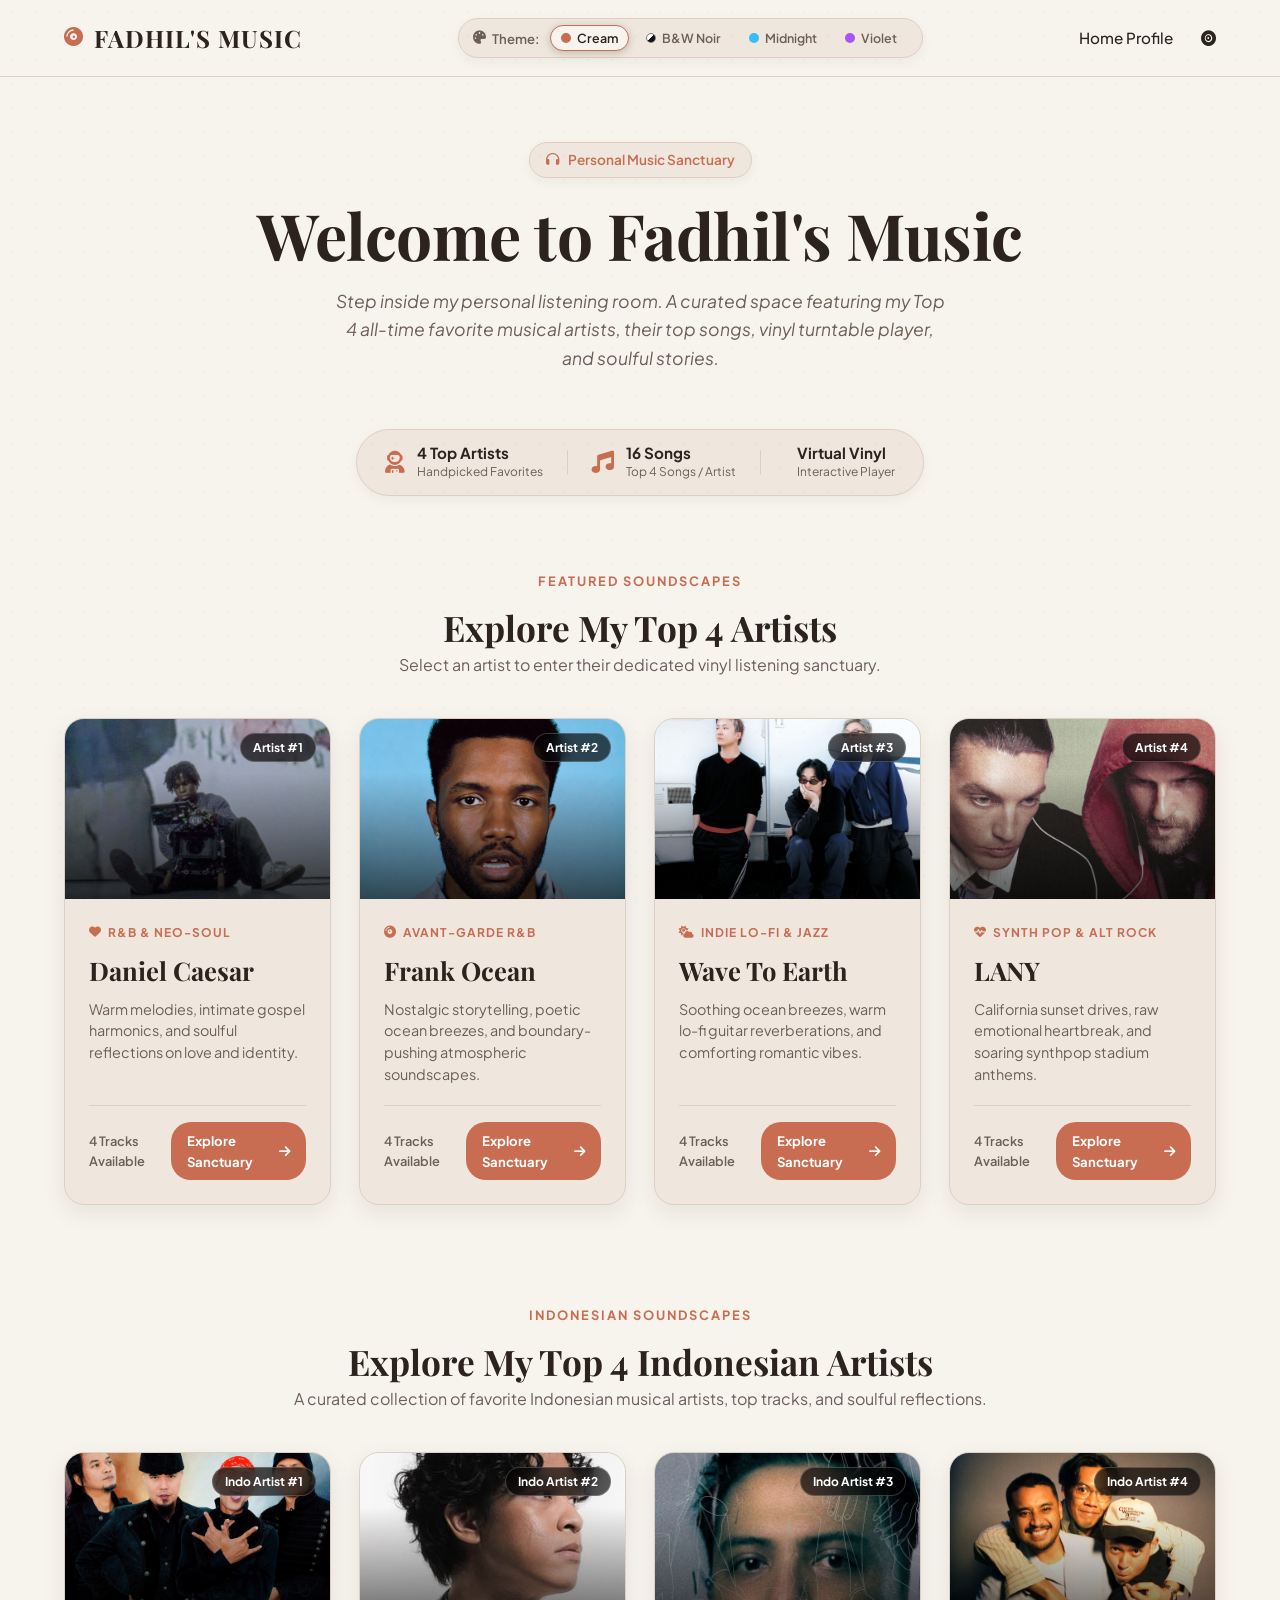
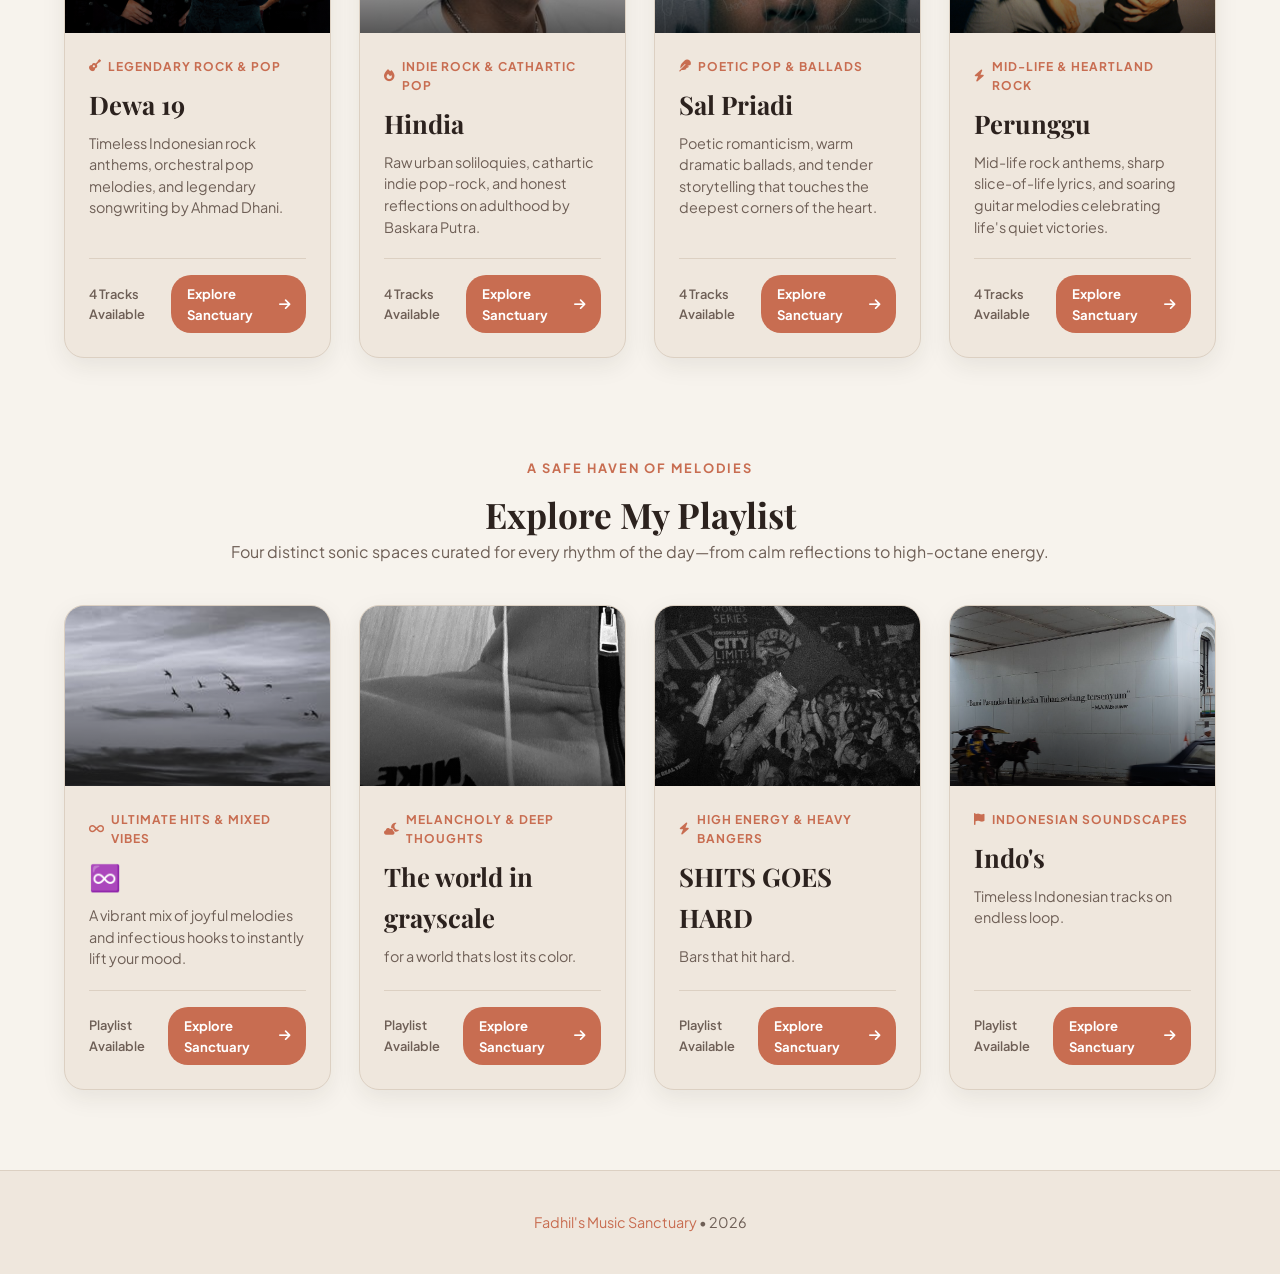
==== commit d0b81835: "update playlist infinity, index layout, server, and add sky image" ====
--- a/index.html
+++ b/index.html
@@ -288,13 +288,13 @@
         <div class="artists-grid">
           <!-- PLAYLIST 1: ♾️ -->
           <a href="pages/playlist-infinity.html" class="artist-card">
-            <div class="artist-card-banner" style="background-image: url('assets/images/infinity.jpg');">
+            <div class="artist-card-banner" style="background-image: url('assets/images/sky.jpg');">
               <div class="artist-card-overlay"></div>
             </div>
             <div class="artist-card-body">
               <div class="artist-genre-pill"><i class="fa-solid fa-infinity"></i> Ultimate Hits & Mixed Vibes</div>
               <h3 class="artist-name">♾️</h3>
-              <p class="artist-bio">A curated list of songs that instantly remind me of your smile.</p>
+              <p class="artist-bio">A vibrant mix of joyful melodies and infectious hooks to instantly lift your mood.</p>
               <div class="artist-card-footer">
                 <span class="artist-song-count">Playlist Available</span>
                 <span class="btn-explore-artist">
--- a/styles.css
+++ b/styles.css
@@ -2039,6 +2039,24 @@
   font-size: 0.9rem;
   color: var(--text-muted);
   background: var(--bg-card);
+  position: relative;
+  z-index: 10;
+  transition: margin-bottom 0.3s ease;
+}
+
+/* Ensure footer is not covered by sticky bottom music player when visible */
+body:has(.spotify-bottom-player.is-visible) footer,
+body:has(.spotify-bottom-player.show) footer,
+footer.has-bottom-player.player-visible {
+  margin-bottom: 95px;
+}
+
+@media (max-width: 768px) {
+  body:has(.spotify-bottom-player.is-visible) footer,
+  body:has(.spotify-bottom-player.show) footer,
+  footer.has-bottom-player.player-visible {
+    margin-bottom: 75px;
+  }
 }
 
 footer p span {
@@ -3222,6 +3240,10 @@
 .track-album-cell {
   font-size: 0.88rem;
   color: var(--text-muted);
+  white-space: nowrap;
+  overflow: hidden;
+  text-overflow: ellipsis;
+  max-width: 250px;
 }
 
 .track-duration-cell {
@@ -3376,7 +3398,17 @@
   justify-content: space-between;
   padding: 0 28px;
   box-shadow: 0 -8px 24px rgba(0,0,0,0.25);
-  transition: background-color var(--transition-speed);
+  transform: translateY(100%);
+  opacity: 0;
+  pointer-events: none;
+  transition: transform 0.4s cubic-bezier(0.16, 1, 0.3, 1), opacity 0.3s ease, background-color var(--transition-speed);
+}
+
+.spotify-bottom-player.is-visible,
+.spotify-bottom-player.show {
+  transform: translateY(0);
+  opacity: 1;
+  pointer-events: auto;
 }
 
 .spotify-now-playing {
@@ -3622,17 +3654,16 @@
     max-width: none !important;
   }
 
-.spotify-bottom-player #sp-btn-prev,
-.spotify-bottom-player #sp-btn-next {
-  display: none !important;
-}
-
-  .spotify-bottom-player .spotify-btn-ctrl:not(.spotify-btn-play) {
+  .spotify-bottom-player #sp-btn-prev,
+  .spotify-bottom-player #sp-btn-next,
+  .spotify-bottom-player #sp-btn-shuffle,
+  .spotify-bottom-player #sp-btn-repeat {
     display: none !important;
   }
 
   .spotify-progress-wrap,
-  .spotify-right-controls {
+  .spotify-right-controls,
+  .spotify-bottom-player #sp-btn-queue {
     display: none !important;
   }
 }
